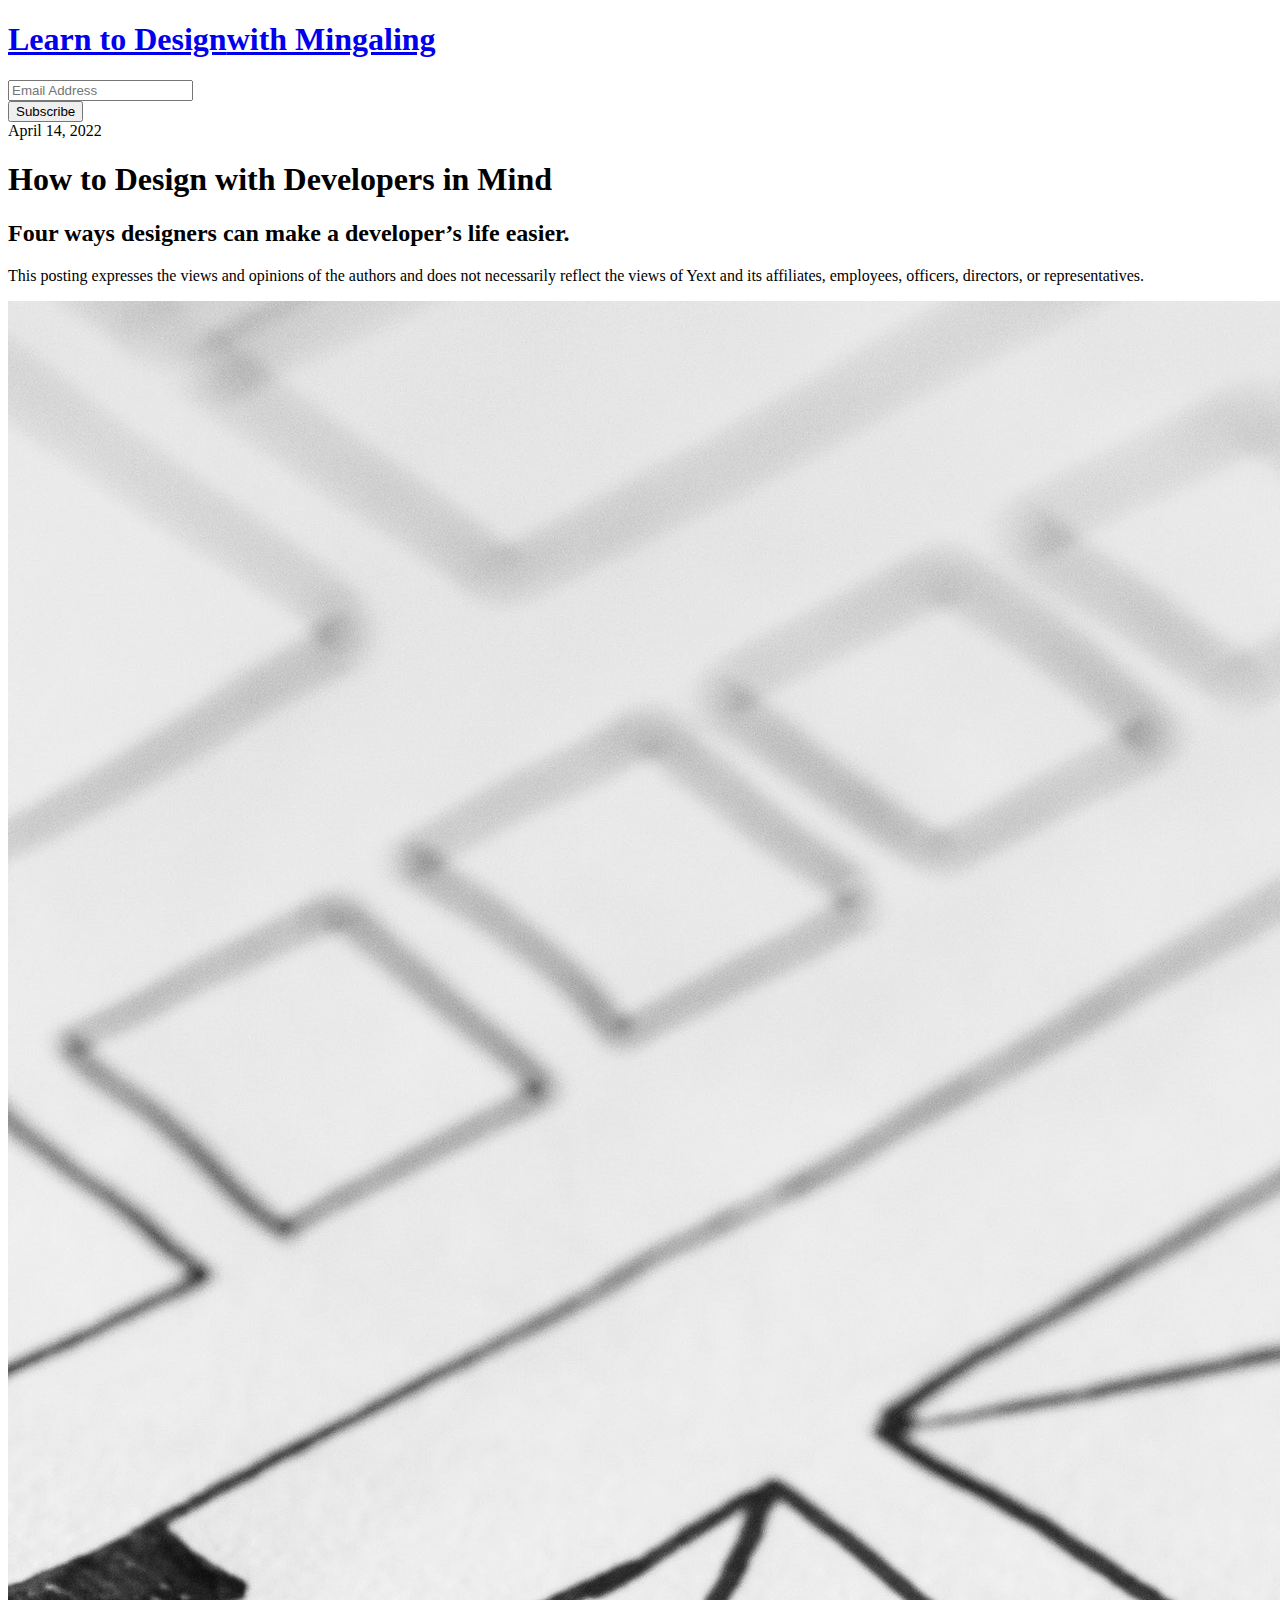
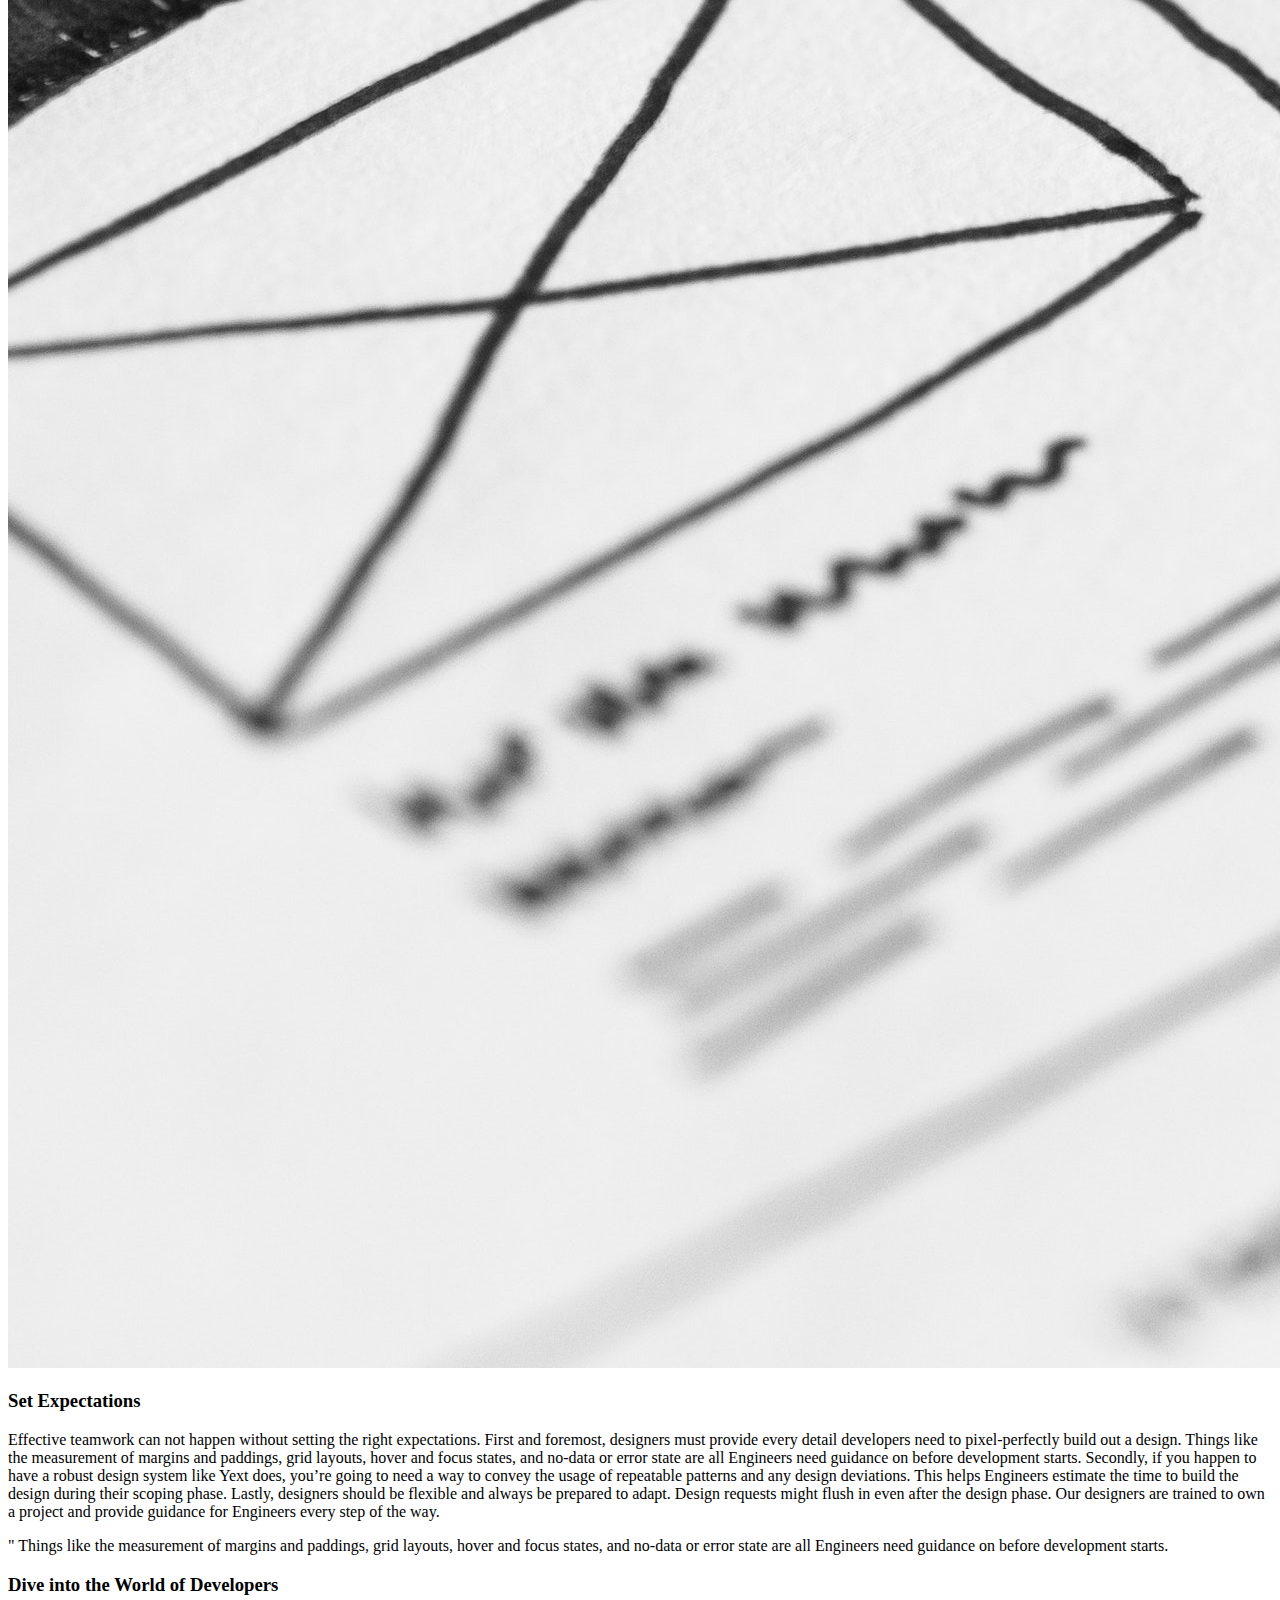
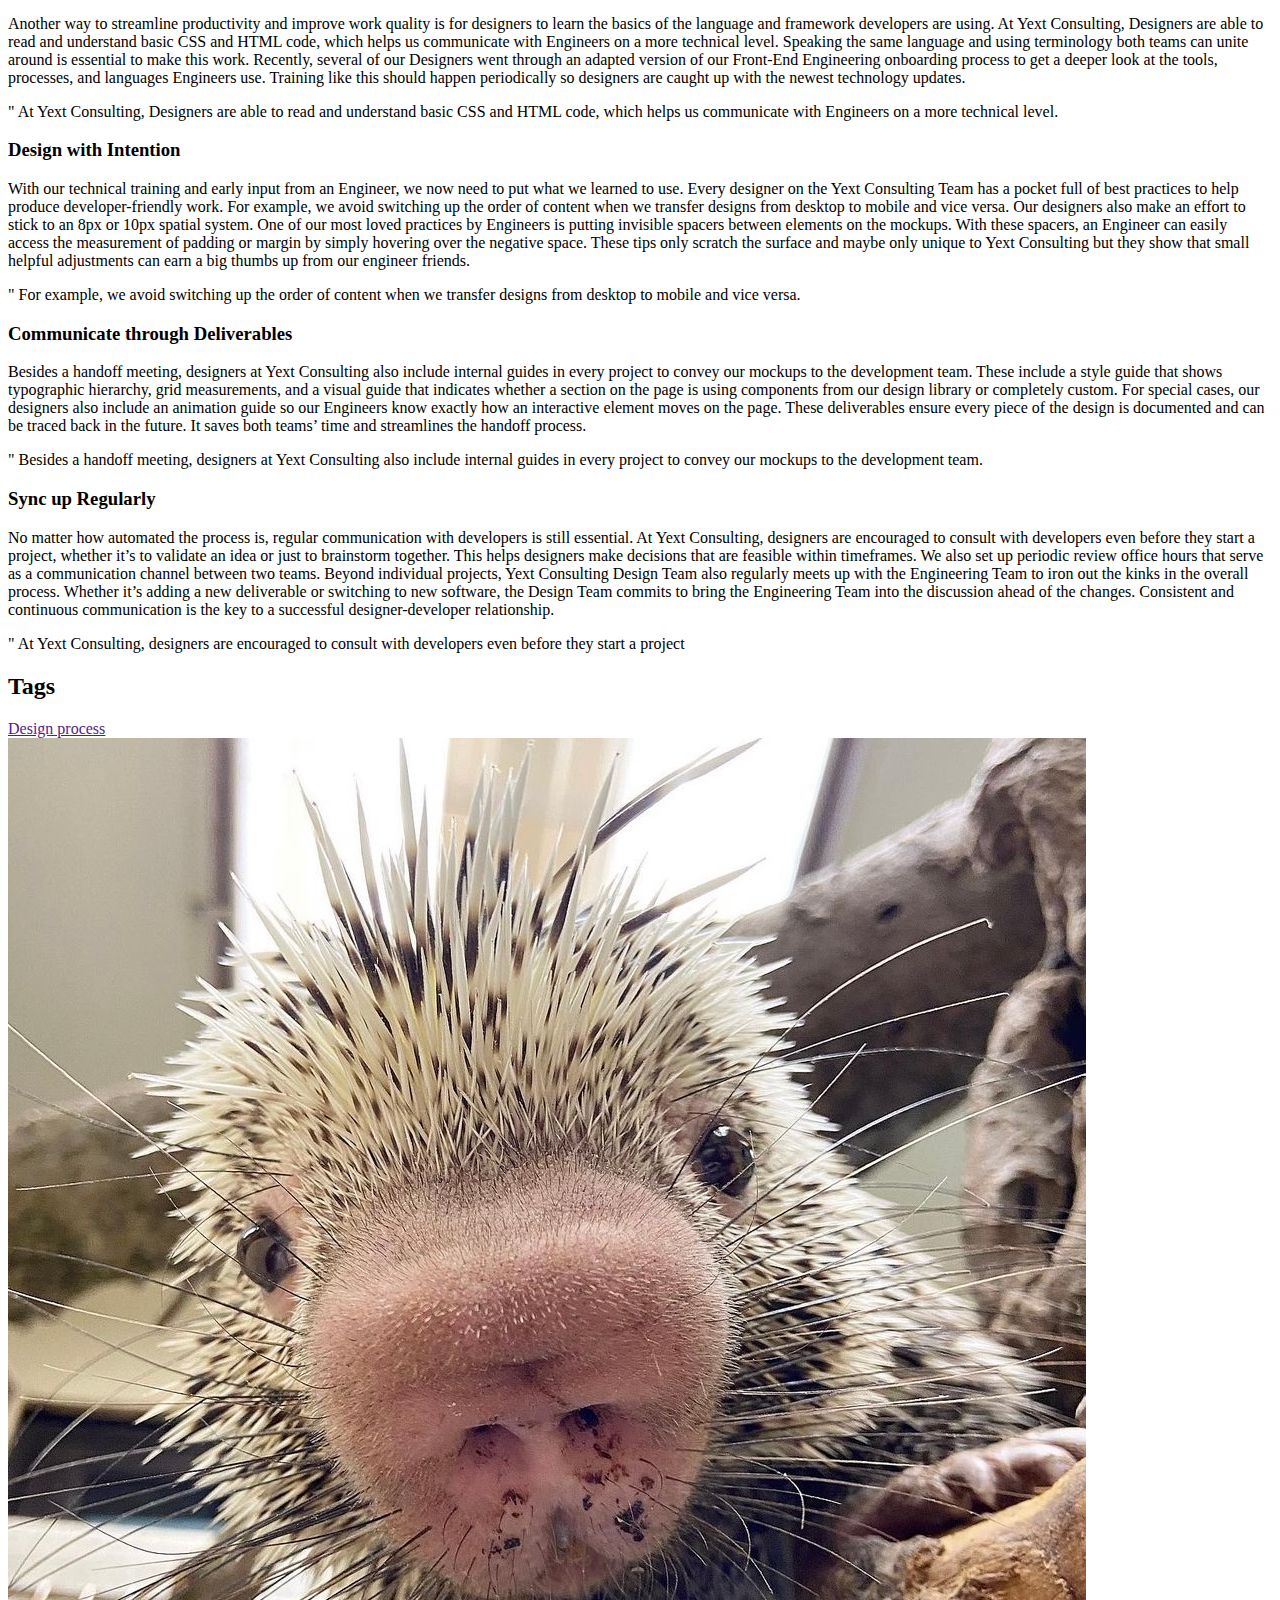
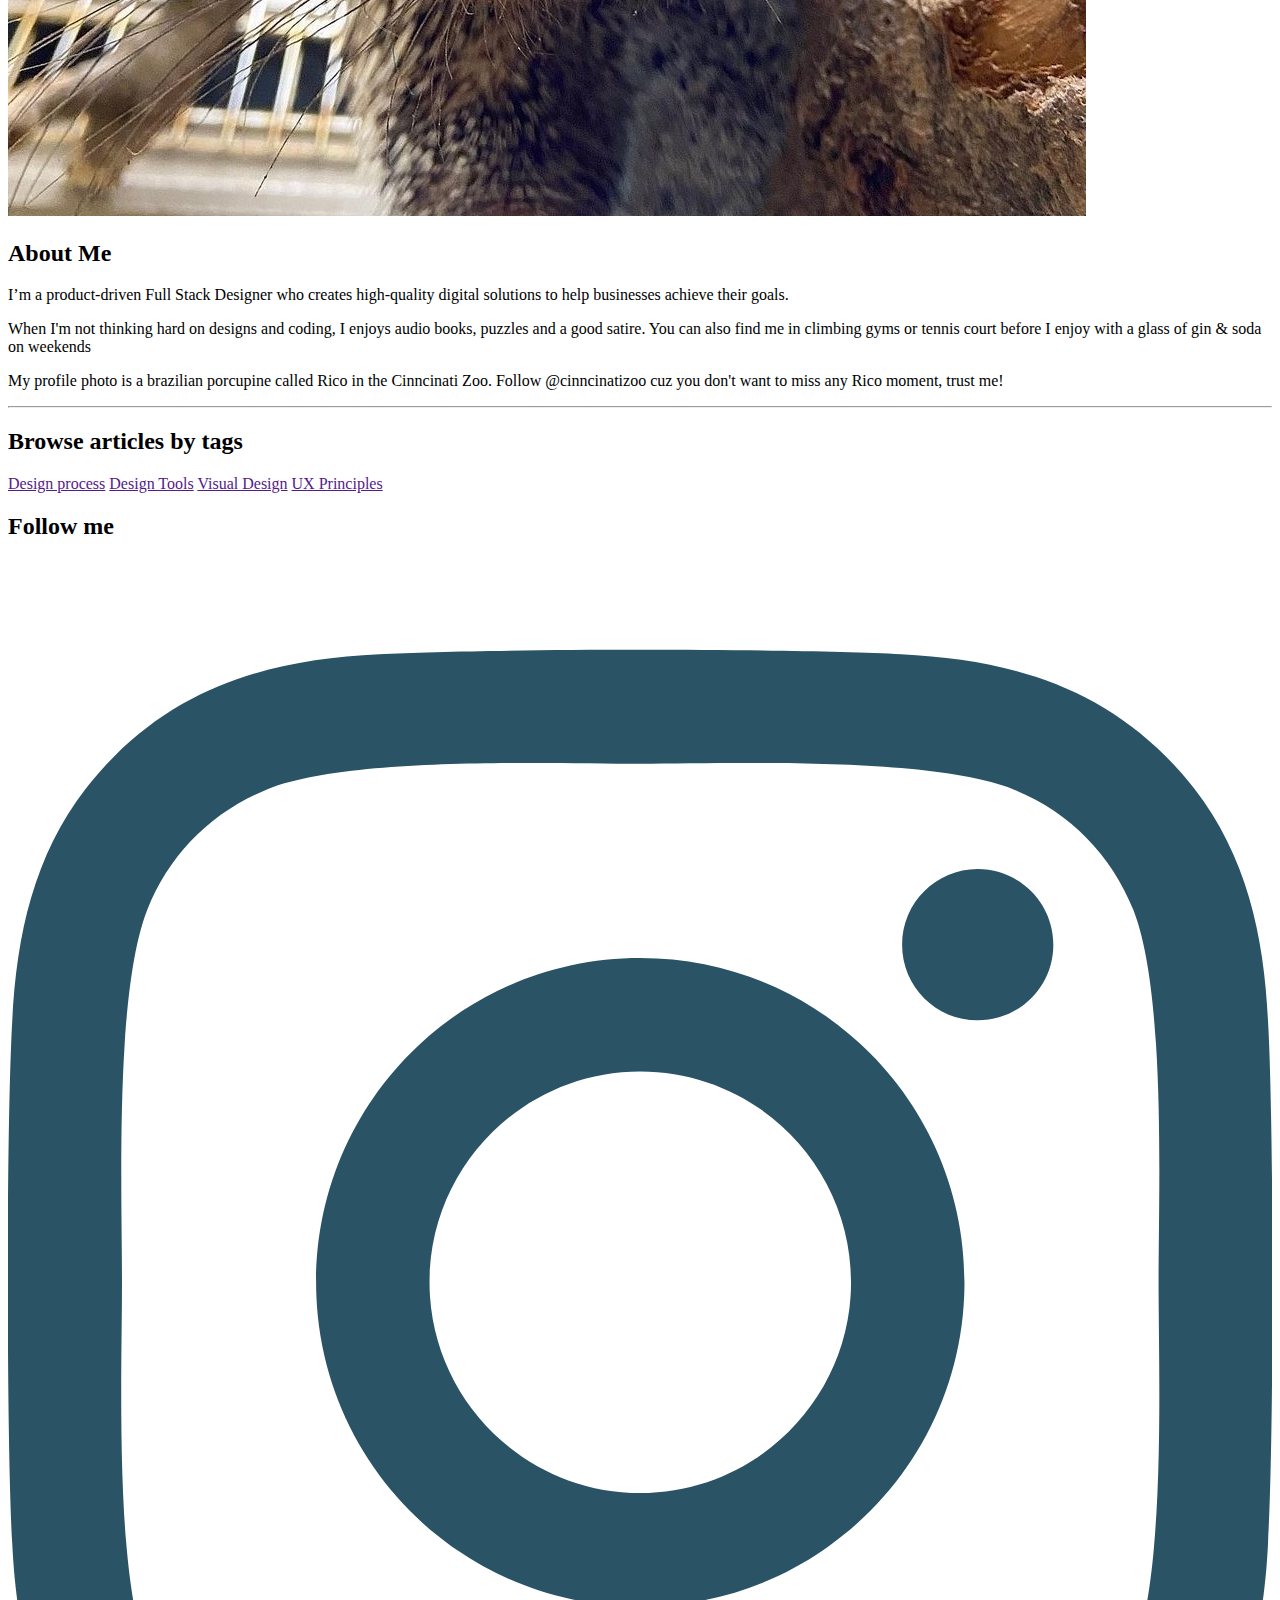
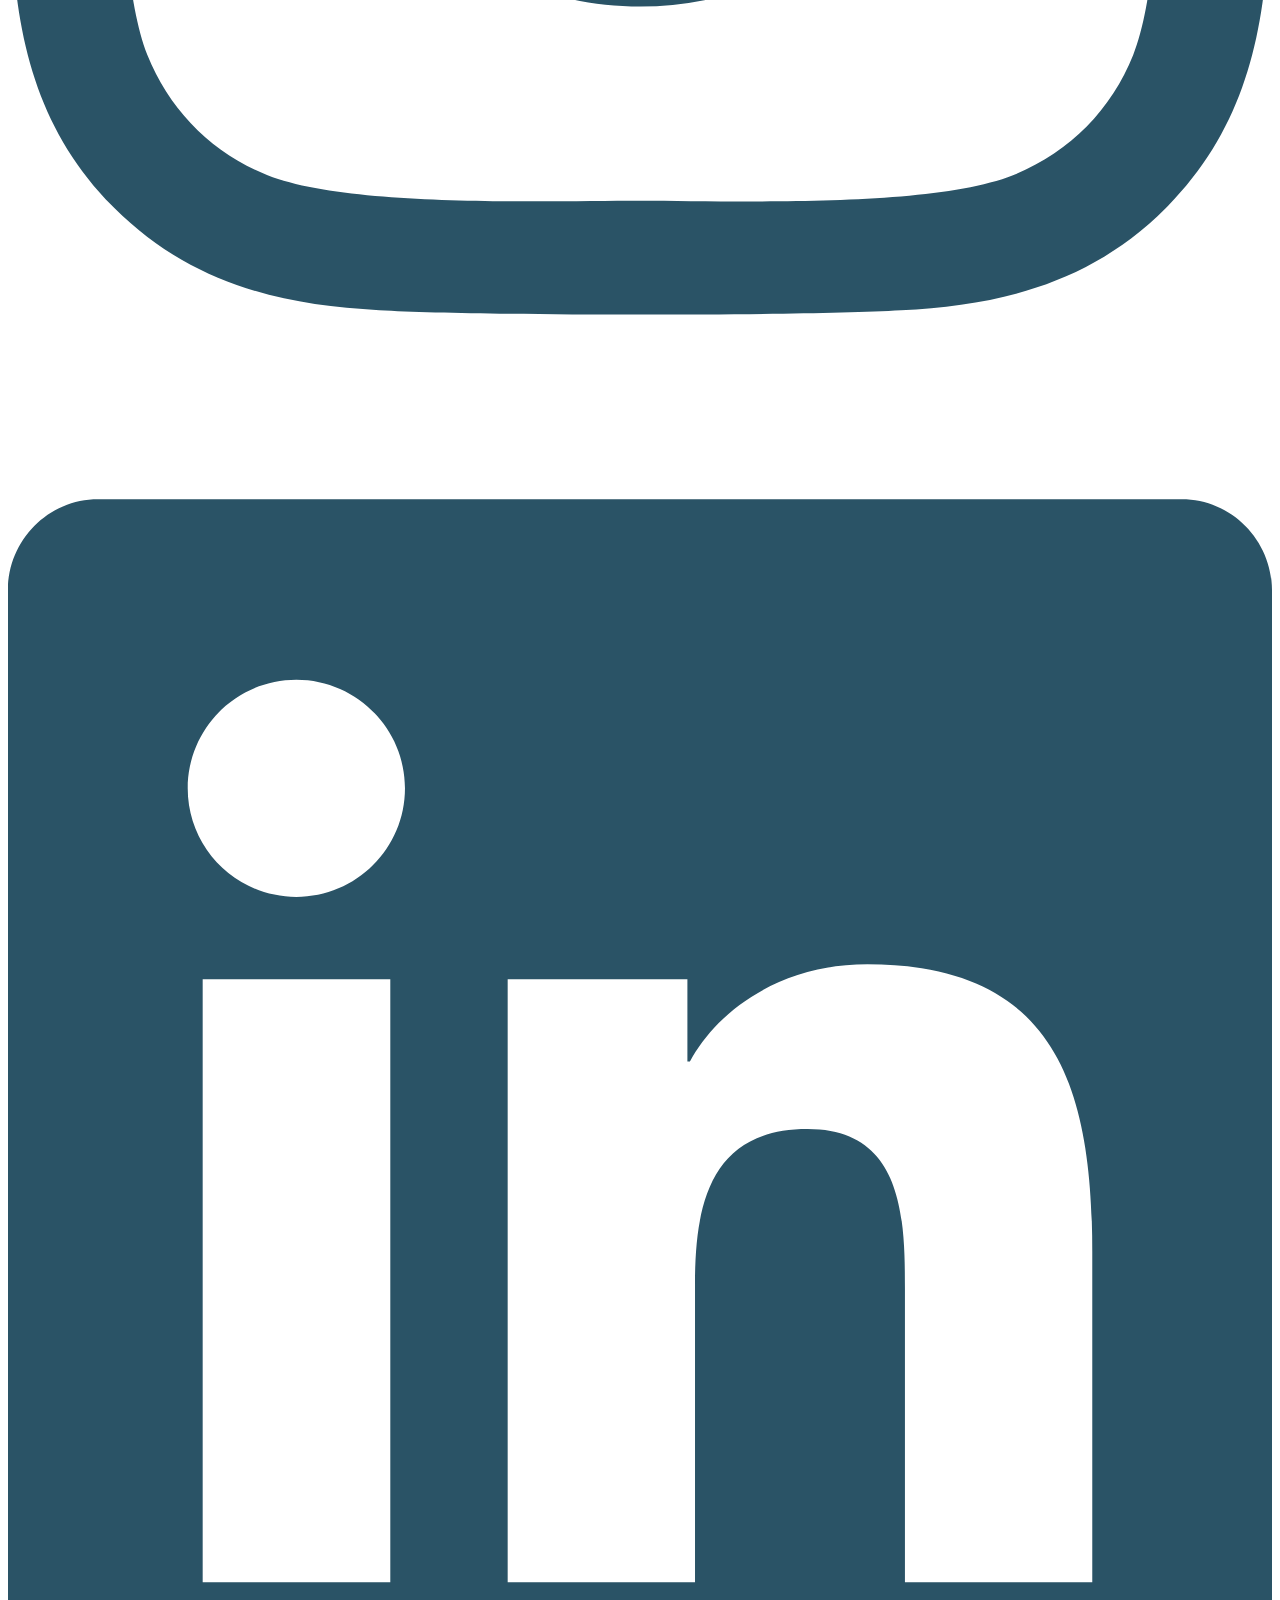
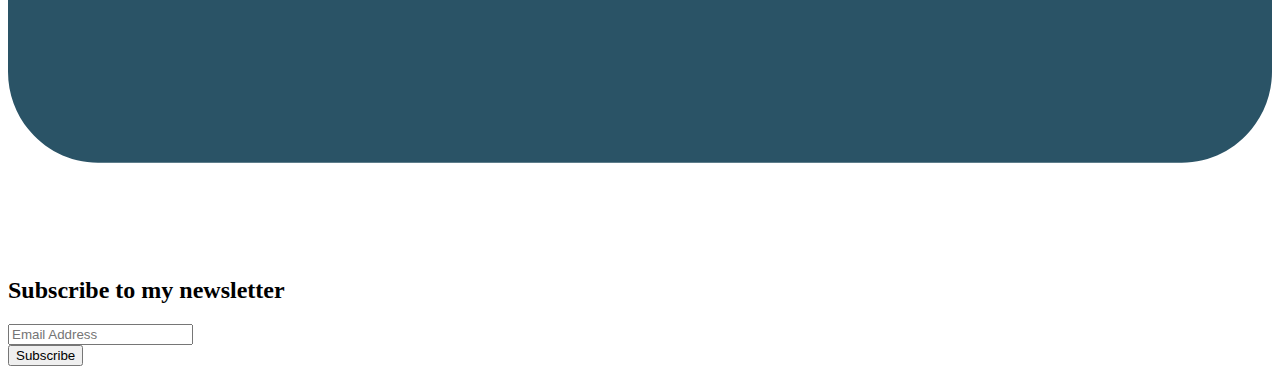
==== blog.html @ fcfaaca3 "fix index.css name in html files" ====
<!DOCTYPE html>
<html lang="en"></html>
<html>
    <head>
        <title>Ming's UI/UX Blog Site - How to Design with Developers in Mind</title>
        <meta name="viewport" content="width=device-width, initial-scale=1">
        <meta name="description" content="Four ways designers can make a developer’s life easier.">
        <link rel="Stylesheet" href="./css/index.css">
        <link rel="preconnect" href="https://fonts.googleapis.com">
        <link rel="preconnect" href="https://fonts.gstatic.com" crossorigin>
        <link href="https://fonts.googleapis.com/css2?family=DM+Serif+Display&family=Quicksand:wght@300;600&display=swap" rel="stylesheet">
    </head>
    <body>
         <!-- Header -->
        <Header class="header-container container">
            <h1 class="head">
                <a href="index.html"><span id="logo">Learn to Design</span>with Mingaling</a>
            </h1>
            <div class="signup-wrapper">
                <div class="signup-input-field">
                    <input class="input-field" placeholder="Email Address"  type="email" aria-label="Email input field">
                    <div class="button-wrapper">
                        <input class="primary-button" type="button" value="Subscribe" aria-label="Subscribe to news letter">
                    </div>
                </div>
            </div>
        </Header>

        <!-- Blog content-->
        <div class="container layout-set-up">
            <div class="blog-content">
                <div class="blog-headings">
                    <div class="brow">April 14, 2022</div>
                    <h1 class="head">How to Design with Developers in Mind</h1>
                    <h2 class="flag">Four ways designers can make a developer’s life easier.</h2>
                </div>
                <p class="font-base">This posting expresses the views and opinions of the authors and does not necessarily reflect the views of Yext and its affiliates, employees, officers, directors, or representatives.</p>
                <img src="./img/blog-image-1.jpg" class="blog-hero-image">
                <h3 class="sub">Set Expectations</h3>
                <p class="font-base">Effective teamwork can not happen without setting the right expectations.
                    First and foremost, designers must provide every detail developers need to pixel-perfectly build out a design. Things like the measurement of margins and paddings, grid layouts, hover and focus states, and no-data or error state are all Engineers need guidance on before development starts.
                    Secondly, if you happen to have a robust design system like Yext does, you’re going to need a way to convey the usage of repeatable patterns and any design deviations. This helps Engineers estimate the time to build the design during their scoping phase. Lastly, designers should be flexible and always be prepared to adapt. Design requests might flush in even after the design phase. Our designers are trained to own a project and provide guidance for Engineers every step of the way.
                </p>
                <p class="blog-quote">
                    <span class="blog-quotation-mark">"</span>
                    Things like the measurement of margins and paddings, grid layouts, hover and focus states, and no-data or error state are all Engineers need guidance on before development starts.
                </p>
                <h3 class="sub">Dive into the World of Developers</h3>
                <p class="font-base">Another way to streamline productivity and improve work quality is for designers to learn the basics of the language and framework developers are using.
                    At Yext Consulting, Designers are able to read and understand basic CSS and HTML code, which helps us communicate with Engineers on a more technical level. Speaking the same language and using terminology both teams can unite around is essential to make this work.
                    Recently, several of our Designers went through an adapted version of our Front-End Engineering onboarding process to get a deeper look at the tools, processes, and languages Engineers use. Training like this should happen periodically so designers are caught up with the newest technology updates.
                </p>
                <p class="blog-quote">
                    <span class="blog-quotation-mark">"</span>
                    At Yext Consulting, Designers are able to read and understand basic CSS and HTML code, which helps us communicate with Engineers on a more technical level.
                </p>
                <h3 class="sub">Design with Intention</h3>
                <p class="font-base">With our technical training and early input from an Engineer, we now need to put what we learned to use.
                    Every designer on the Yext Consulting Team has a pocket full of best practices to help produce developer-friendly work. For example, we avoid switching up the order of content when we transfer designs from desktop to mobile and vice versa. Our designers also make an effort to stick to an 8px or 10px spatial system. One of our most loved practices by Engineers is putting invisible spacers between elements on the mockups. With these spacers, an Engineer can easily access the measurement of padding or margin by simply hovering over the negative space.
                    These tips only scratch the surface and maybe only unique to Yext Consulting but they show that small helpful adjustments can earn a big thumbs up from our engineer friends.
                </p>
                <p class="blog-quote">
                    <span class="blog-quotation-mark">"</span>
                    For example, we avoid switching up the order of content when we transfer designs from desktop to mobile and vice versa.
                </p>
                <h3 class="sub">Communicate through Deliverables</h3>
                <p class="font-base">Besides a handoff meeting, designers at Yext Consulting also include internal guides in every project to convey our mockups to the development team. These include a style guide that shows typographic hierarchy, grid measurements, and a visual guide that indicates whether a section on the page is using components from our design library or completely custom. For special cases, our designers also include an animation guide so our Engineers know exactly how an interactive element moves on the page.
                    These deliverables ensure every piece of the design is documented and can be traced back in the future. It saves both teams’ time and streamlines the handoff process.
                </p>
                <p class="blog-quote">
                    <span class="blog-quotation-mark">"</span>
                    Besides a handoff meeting, designers at Yext Consulting also include internal guides in every project to convey our mockups to the development team.
                </p>
                <h3 class="sub">Sync up Regularly</h3>
                <p class="font-base">No matter how automated the process is, regular communication with developers is still essential. At Yext Consulting, designers are encouraged to consult with developers even before they start a project, whether it’s to validate an idea or just to brainstorm together. This helps designers make decisions that are feasible within timeframes. We also set up periodic review office hours that serve as a communication channel between two teams.
                    Beyond individual projects, Yext Consulting Design Team also regularly meets up with the Engineering Team to iron out the kinks in the overall process. Whether it’s adding a new deliverable or switching to new software, the Design Team commits to bring the Engineering Team into the discussion ahead of the changes. Consistent and continuous communication is the key to a successful designer-developer relationship.
                </p>
                <p class="blog-quote">
                    <span class="blog-quotation-mark">"</span>
                    At Yext Consulting, designers are encouraged to consult with developers even before they start a project
                </p>
                <div class="blog-tags">
                    <h2 class="flag">Tags</h2>
                        <div class="blog-tag-wrapper">
                            <a href="" class="tag">Design process</a>
                    </div>
                </div>
            </div>
            <div class="side-bar">
                <div class="author-bio">
                    <img src="./img/profile-image.jpg" class="profile-image">
                    <h2 class="flag">About Me</h2>
                    <p class="font-small">I’m a product-driven Full Stack Designer who creates high-quality digital solutions to help businesses achieve their goals.</p> 
                    <p class="font-small">When I'm not thinking hard on designs and coding, I enjoys audio books, puzzles and a good satire. You can also find me in climbing gyms or tennis court before I enjoy with a glass of gin & soda on weekends</p>
                    <p class="font-small">My profile photo is a brazilian porcupine called Rico in the Cinncinati Zoo. Follow @cinncinatizoo cuz you don't want to miss any Rico moment, trust me!</p>
                </div>
                <hr class="divider">
                <div class="blog-tags">
                    <h2 class="flag">Browse articles by tags</h2>
                        <div class="blog-tag-wrapper">
                            <a href="" class="tag">Design process</a>
                            <a href="" class="tag">Design Tools</a>
                            <a href="" class="tag">Visual Design</a>  
                            <a href="" class="tag">UX Principles</a>  
                    </div>
                </div>
            </div>
        </div>

    </div>
    
    <!-- Footer -->
    <footer class="footer-container container">
        <div class="social-link-wrapper">
            <h2 class="sub">Follow me</h2>
            <a class="social-link" href="">
                <img src="./img/instagram.svg" class="social-link-icon" alt="Instagram">
            </a>
            <a class="social-link" href="">
                <img src="./img/linkedin.svg" class="social-link-icon" alt="LinkedIn">
            </a>
        </div>
        <div class="signup-wrapper">
            <h2 class="flag">Subscribe to my newsletter</h2>
            <div class="signup-input-field">
                <input class="input-field" placeholder="Email Address"  type="email" aria-label="Email input field">
                <div class="button-wrapper">
                    <input class="primary-inverse-button" type="button" value="Subscribe" placeholder="Email Address" aria-label="Subscribe to news letter">
                </div>
            </div>
        </div>
    </footer>
</html>
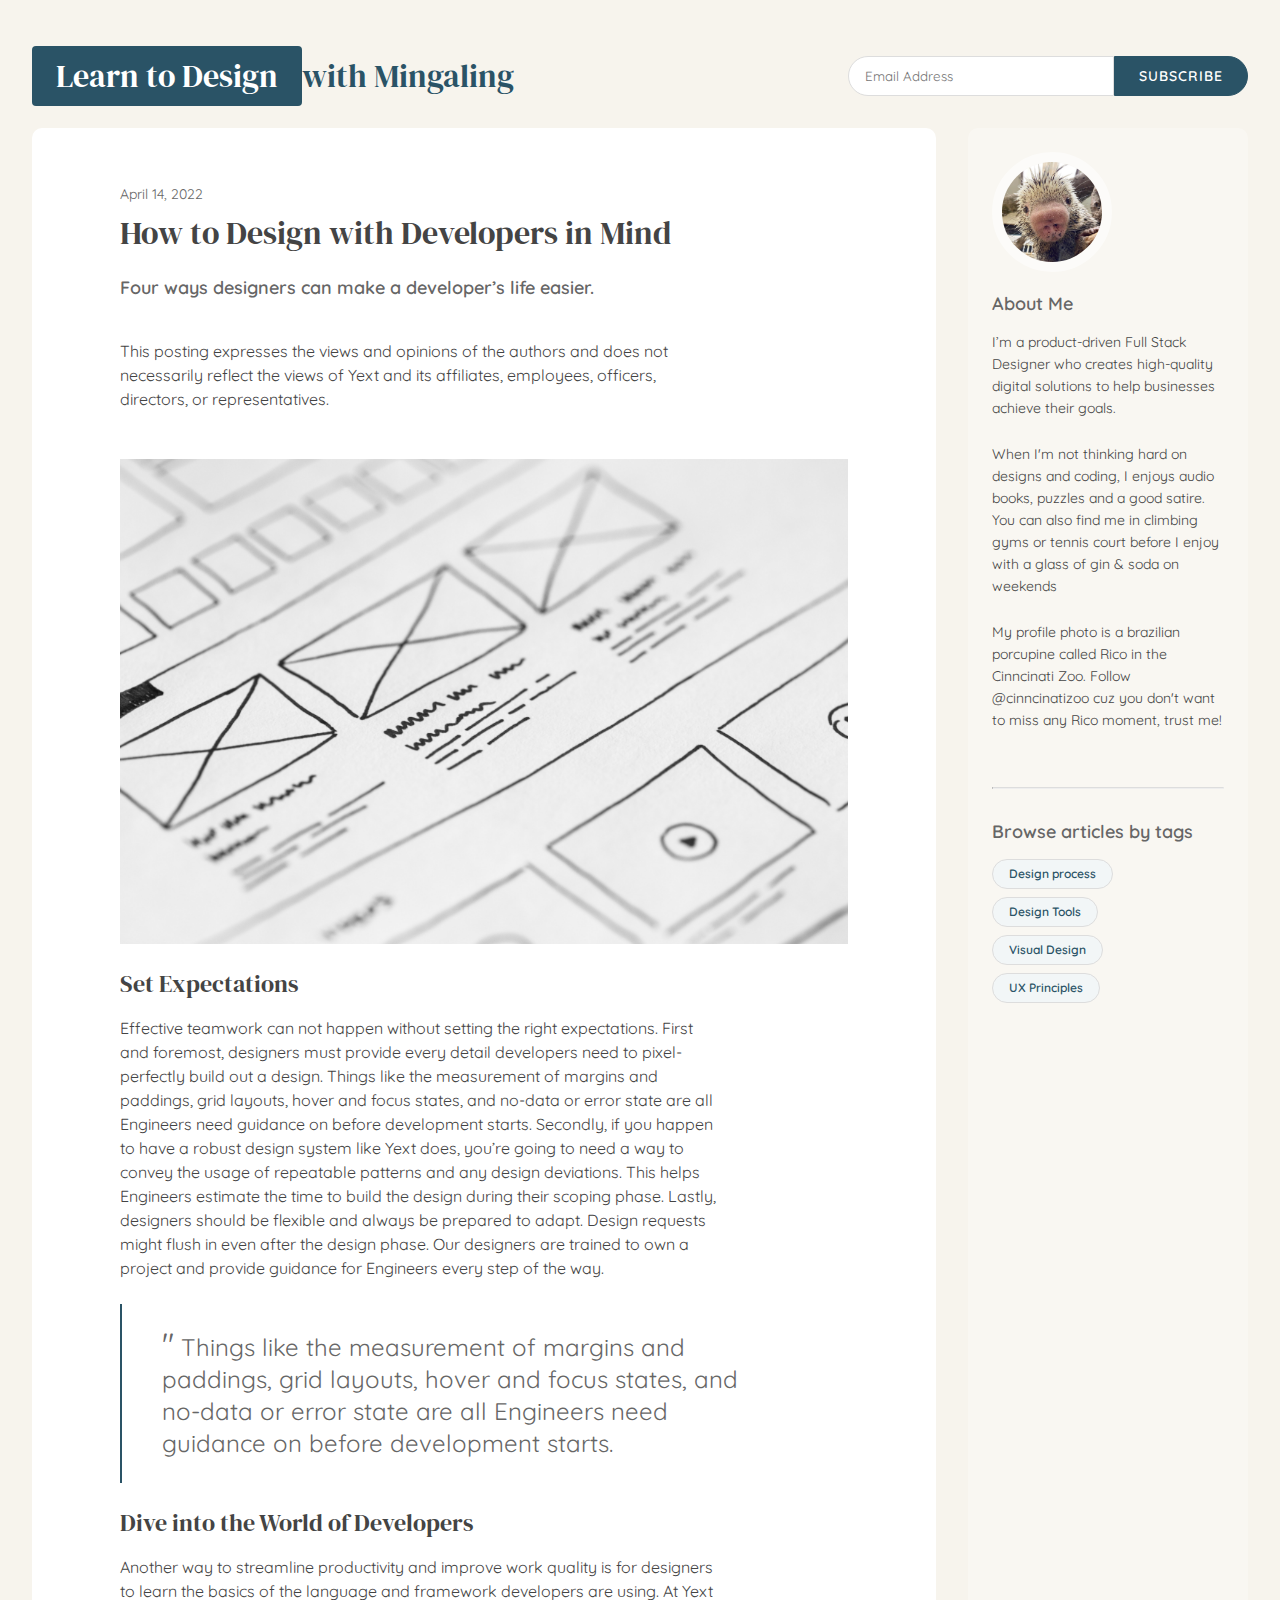
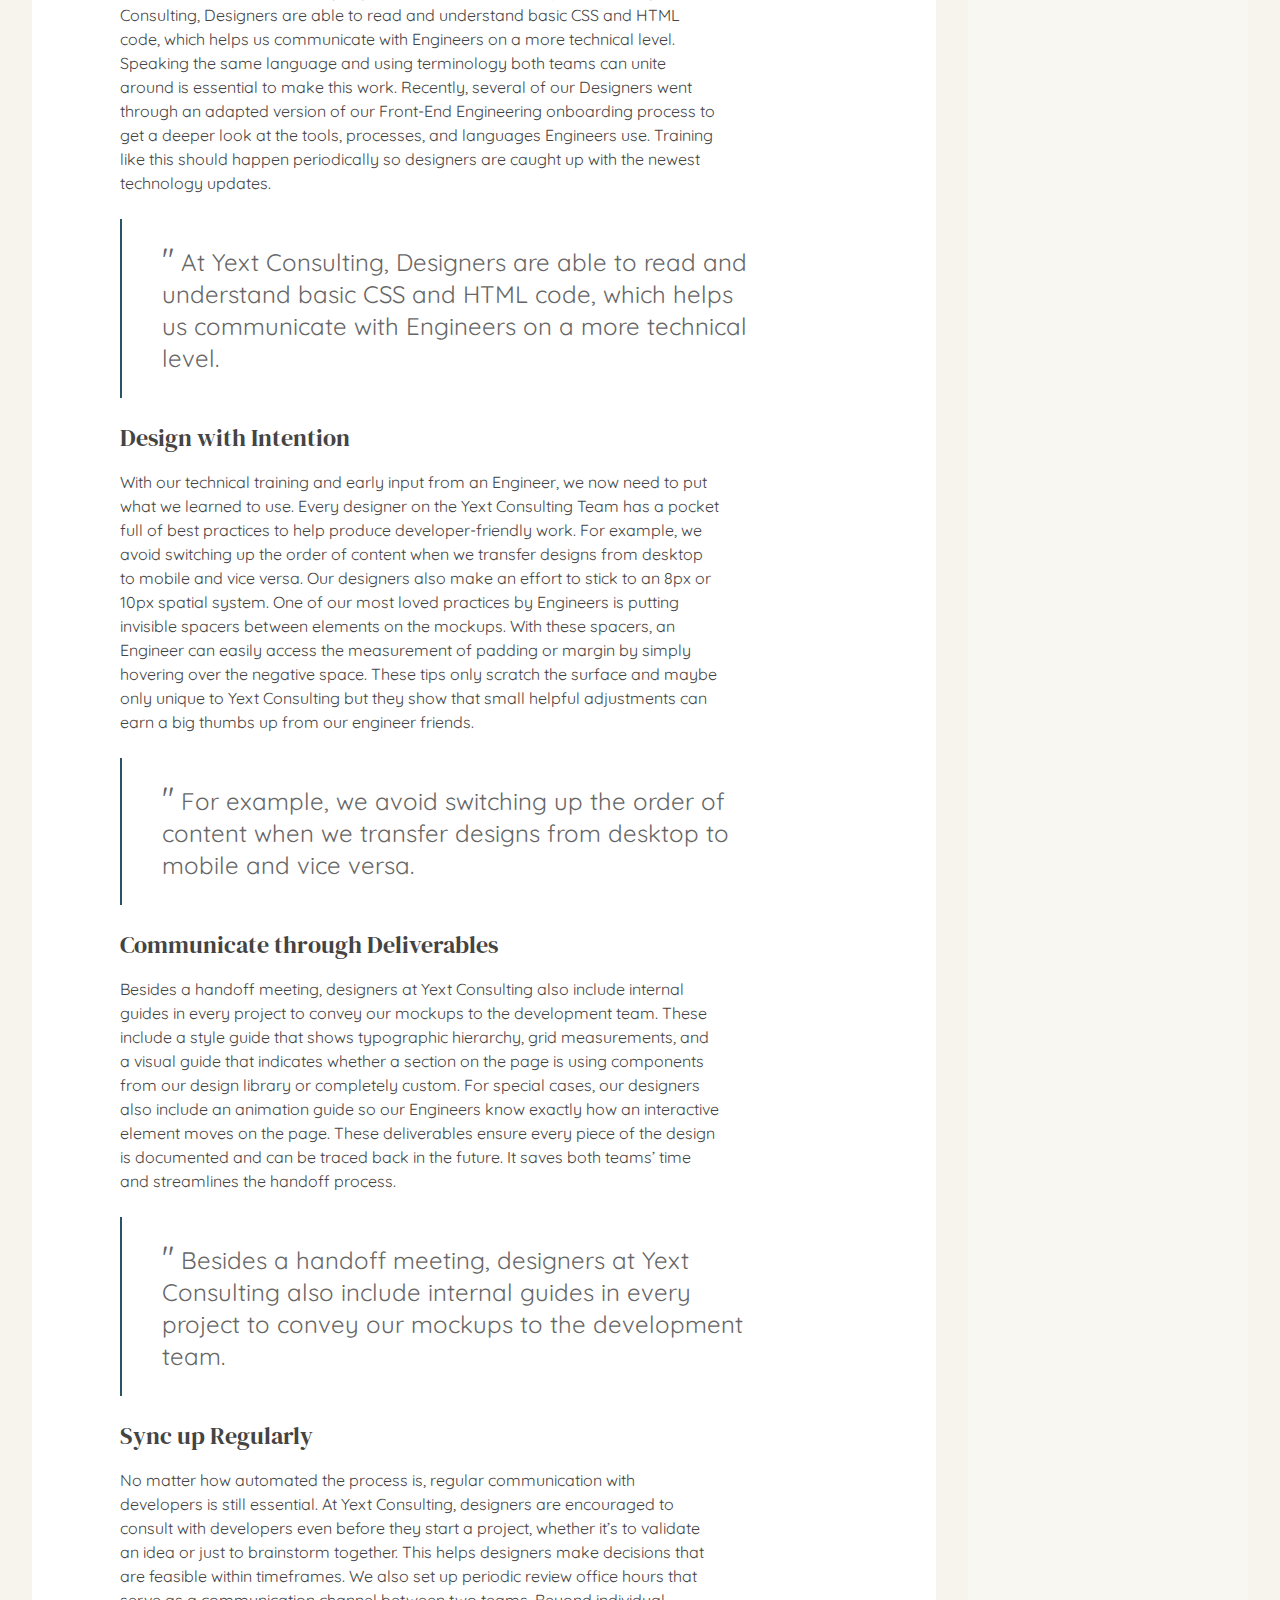
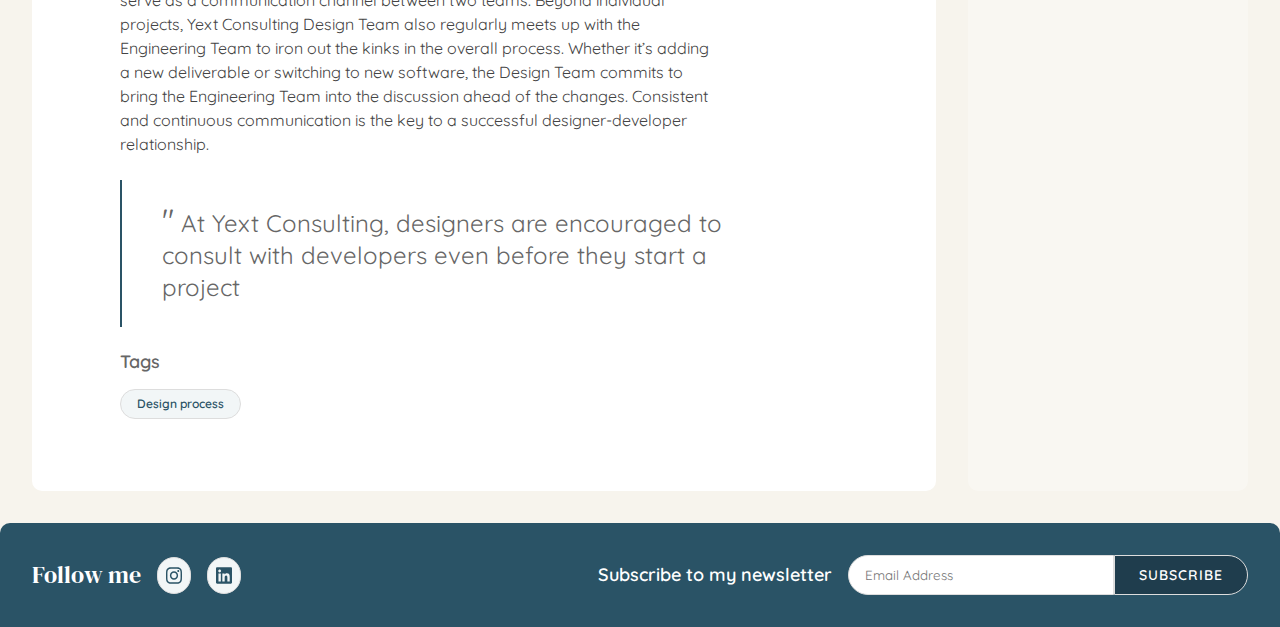
==== commit afa3c4f2: "Rename files" ====
--- a/blog.html
+++ b/blog.html
@@ -5,7 +5,7 @@
         <title>Ming's UI/UX Blog Site - How to Design with Developers in Mind</title>
         <meta name="viewport" content="width=device-width, initial-scale=1">
         <meta name="description" content="Four ways designers can make a developer’s life easier.">
-        <link rel="Stylesheet" href="./css/index.css">
+        <link rel="stylesheet" type="text/css" href="styles/index.css">
         <link rel="preconnect" href="https://fonts.googleapis.com">
         <link rel="preconnect" href="https://fonts.gstatic.com" crossorigin>
         <link href="https://fonts.googleapis.com/css2?family=DM+Serif+Display&family=Quicksand:wght@300;600&display=swap" rel="stylesheet">
--- a/styles/index.css
+++ b/styles/index.css
@@ -0,0 +1,109 @@
+@import "./styleguide.css";
+@import "./header.css";
+@import "./footer.css";
+@import "./blog.css";
+@import "./main-content.css";
+@import "./side-bar.css";
+@import "./sign-up.css";
+
+
+.layout-set-up {
+    display: flex;
+    flex-direction: column;
+    gap: 16px
+}
+
+
+.main-content {
+    display: flex;
+    flex-direction: column;
+    gap: 16px
+}
+
+
+.side-bar {
+    display: flex;
+    flex-direction: column;
+    padding:24px;
+    background-color: rgb(255,255,255,.3);
+    border-radius: 10px;
+}
+
+
+@media screen and (min-width: 600px) and (max-width: 768px) {
+
+    .main-content {
+        display: grid;
+        grid-template: auto / repeat(2, 1fr);
+        grid-gap: 16px;
+    }
+
+    .side-bar {
+        padding:56px 88px;
+    }
+
+}
+
+
+@media screen and (min-width: 768px) and (max-width: 992px) {
+
+    .main-content {
+        display: grid;
+        grid-template: auto / repeat(3, 1fr);
+        grid-gap: 16px;
+    }
+
+
+    .side-bar {
+        padding:56px 88px;
+    }
+}
+
+
+@media screen and (min-width: 992px) and (max-width: 1200px) {
+
+    .layout-set-up {
+        display: grid;
+        grid-template: auto / repeat(12, 1fr);
+        grid-gap: 16px;
+    }
+
+
+    .main-content {
+        grid-column: 1 / 10;
+        display: grid;
+        grid-template: auto / repeat(2, 1fr);
+        grid-gap: 16px;
+    }
+
+
+    .side-bar {
+        grid-column: 10 / 13;
+    }
+
+}
+
+
+@media screen and (min-width: 1200px) {
+
+    .layout-set-up {
+        display: grid;
+        grid-template: auto / repeat(12, 1fr);
+        grid-gap: 32px;
+    }
+
+
+    .main-content {
+        grid-column: 1 / 10;
+        display: grid;
+        grid-template: auto / repeat(3, 1fr);
+        grid-gap: 32px;
+    }
+
+
+    .side-bar {
+        grid-column: 10 / 13;
+    }
+
+}
+
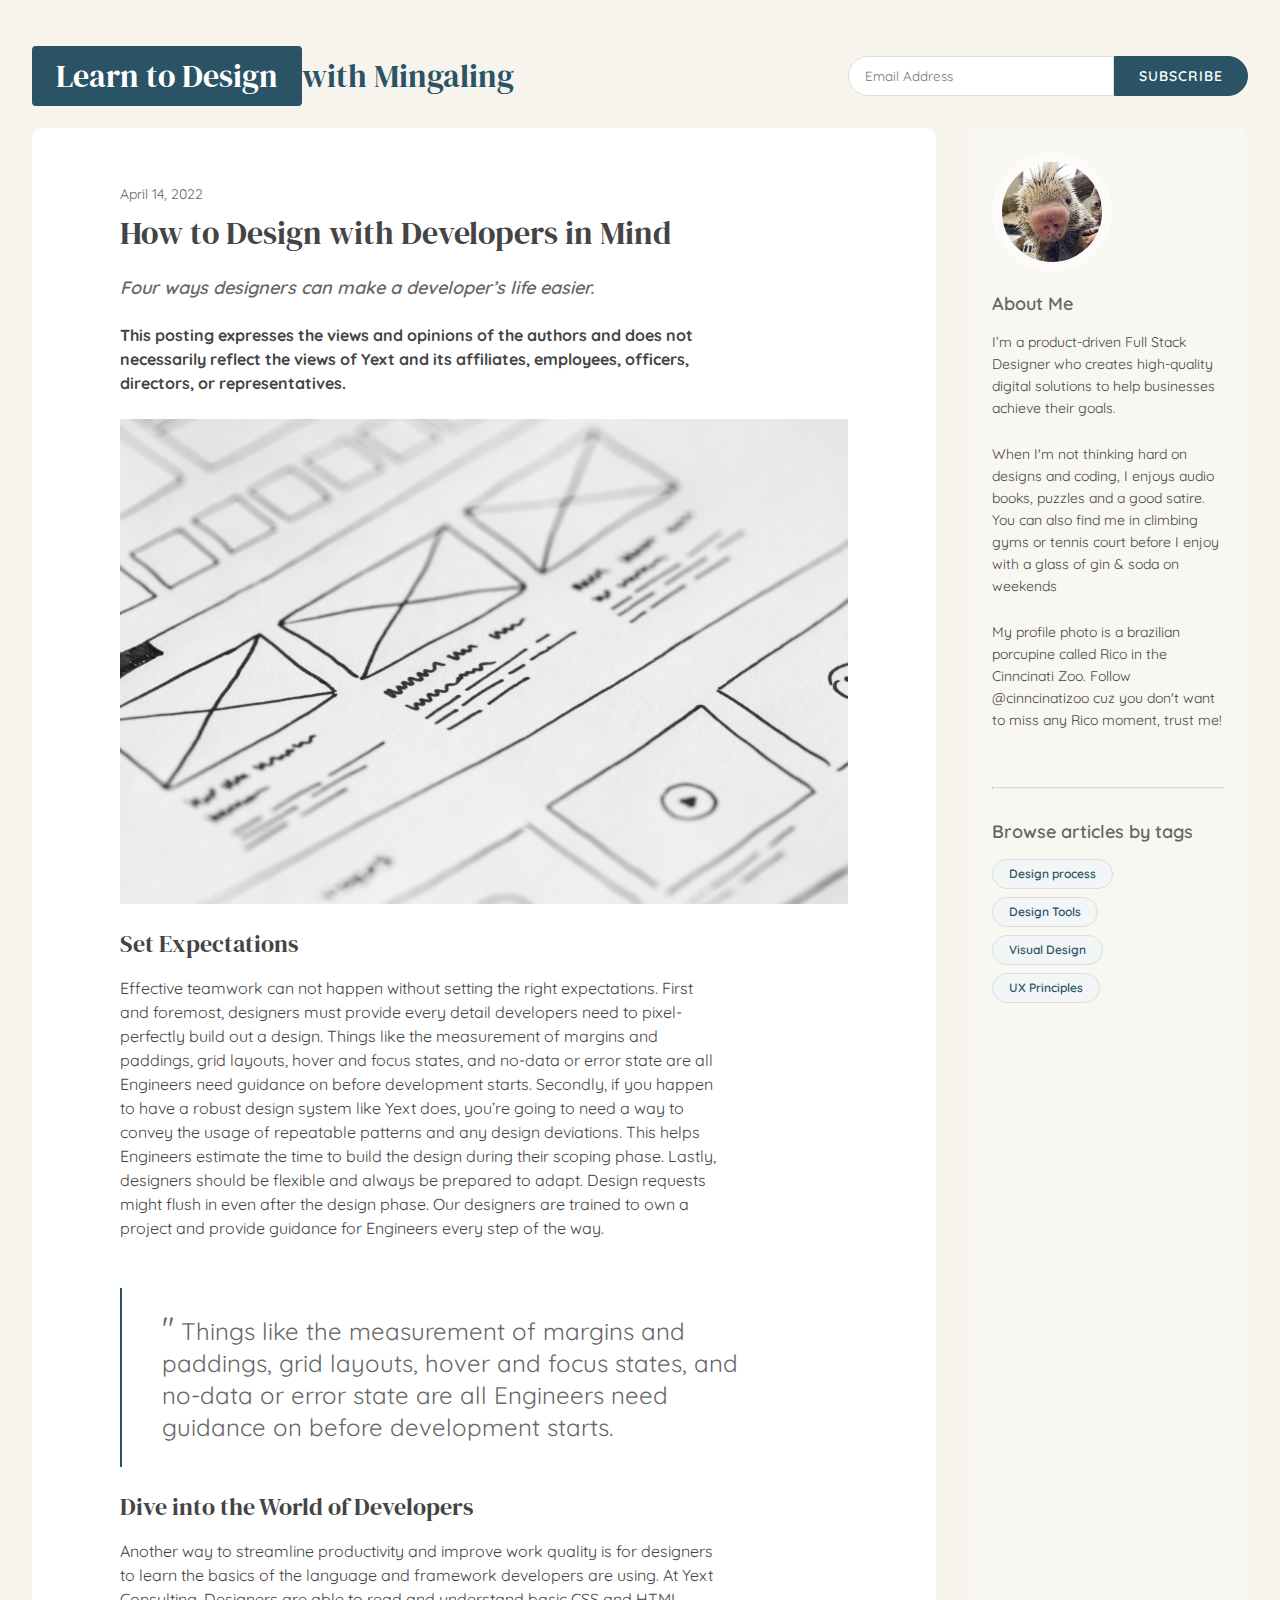
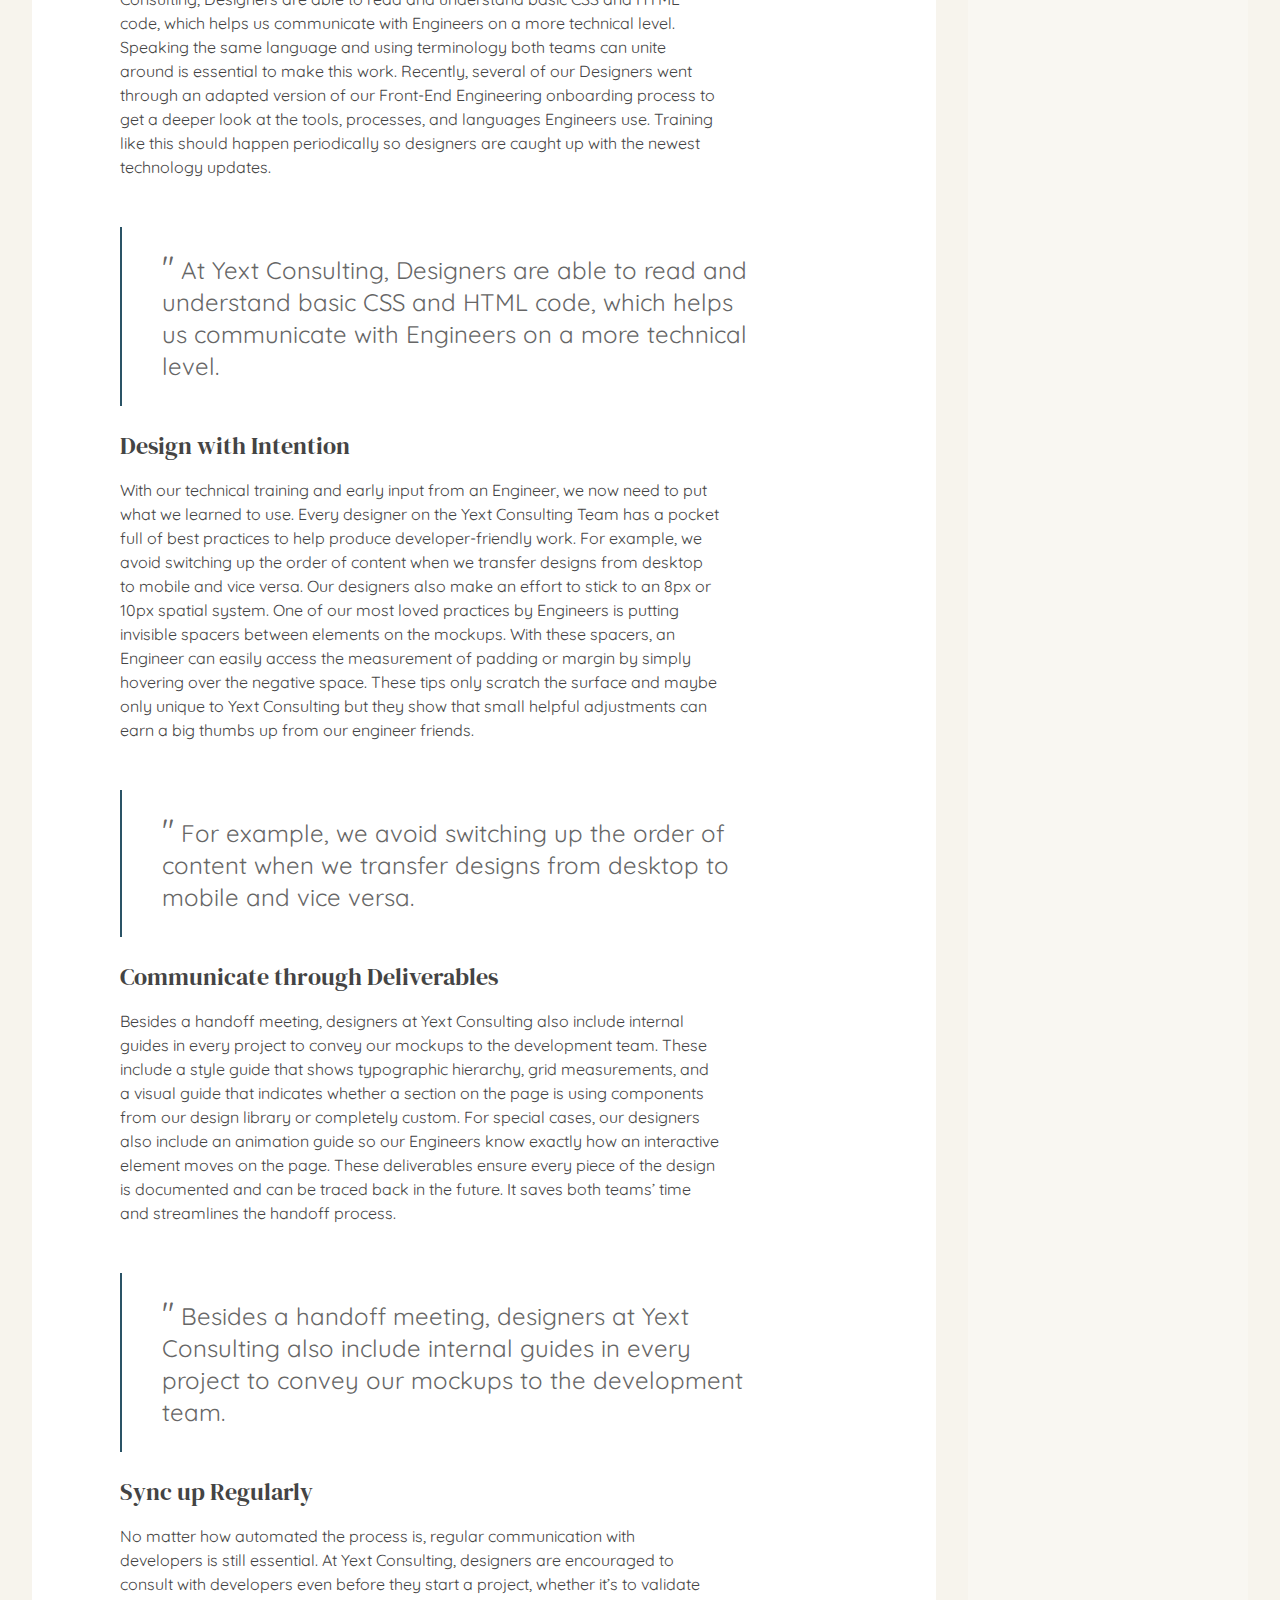
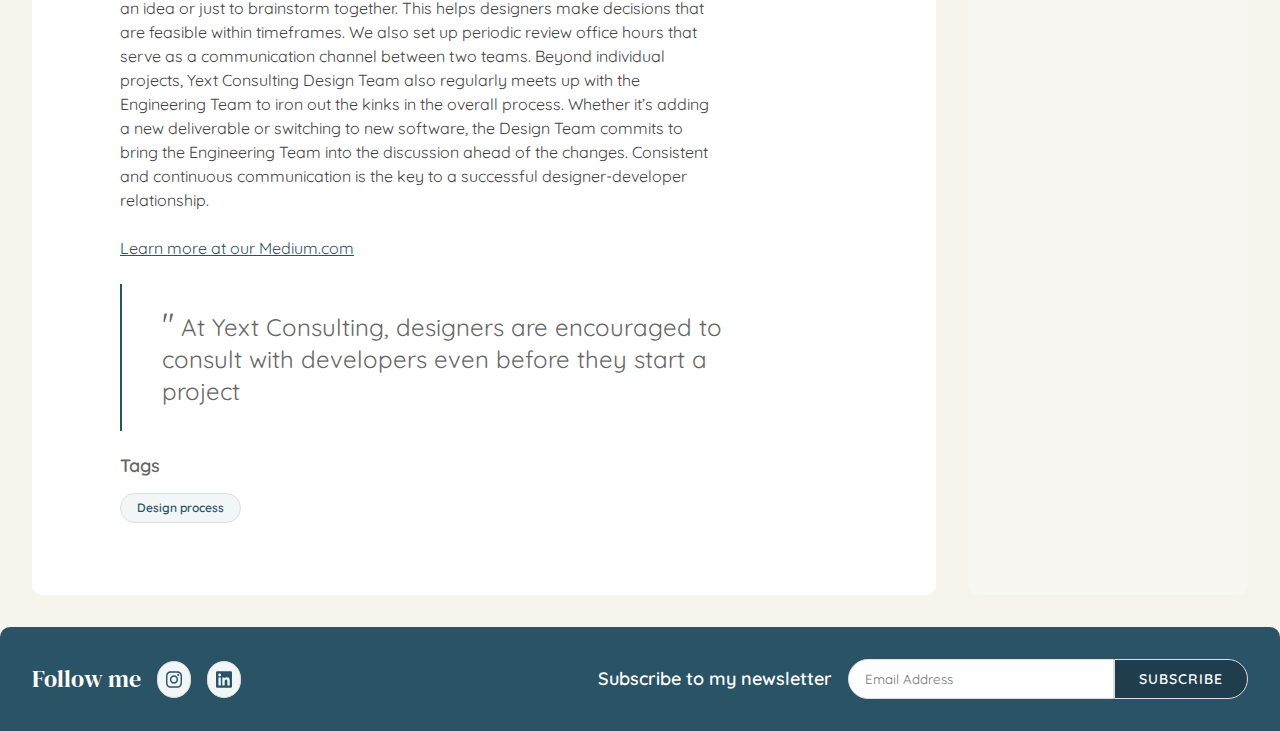
==== commit aff2c613: "Add <image caption>, <b>, <em>, <ul>, and <block quote> tags" ====
--- a/blog.html
+++ b/blog.html
@@ -32,53 +32,54 @@
                 <div class="blog-headings">
                     <div class="brow">April 14, 2022</div>
                     <h1 class="head">How to Design with Developers in Mind</h1>
-                    <h2 class="flag">Four ways designers can make a developer’s life easier.</h2>
+                    <em class="flag"> Four ways designers can make a developer’s life easier.</em>
                 </div>
-                <p class="font-base">This posting expresses the views and opinions of the authors and does not necessarily reflect the views of Yext and its affiliates, employees, officers, directors, or representatives.</p>
+                <b class="font-base">This posting expresses the views and opinions of the authors and does not necessarily reflect the views of Yext and its affiliates, employees, officers, directors, or representatives.</b>
                 <img src="./img/blog-image-1.jpg" class="blog-hero-image">
                 <h3 class="sub">Set Expectations</h3>
                 <p class="font-base">Effective teamwork can not happen without setting the right expectations.
                     First and foremost, designers must provide every detail developers need to pixel-perfectly build out a design. Things like the measurement of margins and paddings, grid layouts, hover and focus states, and no-data or error state are all Engineers need guidance on before development starts.
                     Secondly, if you happen to have a robust design system like Yext does, you’re going to need a way to convey the usage of repeatable patterns and any design deviations. This helps Engineers estimate the time to build the design during their scoping phase. Lastly, designers should be flexible and always be prepared to adapt. Design requests might flush in even after the design phase. Our designers are trained to own a project and provide guidance for Engineers every step of the way.
                 </p>
-                <p class="blog-quote">
+                <blockquote class="blog-quote">
                     <span class="blog-quotation-mark">"</span>
                     Things like the measurement of margins and paddings, grid layouts, hover and focus states, and no-data or error state are all Engineers need guidance on before development starts.
-                </p>
+                </blockquote>
                 <h3 class="sub">Dive into the World of Developers</h3>
                 <p class="font-base">Another way to streamline productivity and improve work quality is for designers to learn the basics of the language and framework developers are using.
                     At Yext Consulting, Designers are able to read and understand basic CSS and HTML code, which helps us communicate with Engineers on a more technical level. Speaking the same language and using terminology both teams can unite around is essential to make this work.
                     Recently, several of our Designers went through an adapted version of our Front-End Engineering onboarding process to get a deeper look at the tools, processes, and languages Engineers use. Training like this should happen periodically so designers are caught up with the newest technology updates.
                 </p>
-                <p class="blog-quote">
+                <blockquote class="blog-quote">
                     <span class="blog-quotation-mark">"</span>
                     At Yext Consulting, Designers are able to read and understand basic CSS and HTML code, which helps us communicate with Engineers on a more technical level.
-                </p>
+                </blockquote>
                 <h3 class="sub">Design with Intention</h3>
                 <p class="font-base">With our technical training and early input from an Engineer, we now need to put what we learned to use.
                     Every designer on the Yext Consulting Team has a pocket full of best practices to help produce developer-friendly work. For example, we avoid switching up the order of content when we transfer designs from desktop to mobile and vice versa. Our designers also make an effort to stick to an 8px or 10px spatial system. One of our most loved practices by Engineers is putting invisible spacers between elements on the mockups. With these spacers, an Engineer can easily access the measurement of padding or margin by simply hovering over the negative space.
                     These tips only scratch the surface and maybe only unique to Yext Consulting but they show that small helpful adjustments can earn a big thumbs up from our engineer friends.
                 </p>
-                <p class="blog-quote">
+                <blockquote class="blog-quote">
                     <span class="blog-quotation-mark">"</span>
                     For example, we avoid switching up the order of content when we transfer designs from desktop to mobile and vice versa.
-                </p>
+                </blockquote>
                 <h3 class="sub">Communicate through Deliverables</h3>
                 <p class="font-base">Besides a handoff meeting, designers at Yext Consulting also include internal guides in every project to convey our mockups to the development team. These include a style guide that shows typographic hierarchy, grid measurements, and a visual guide that indicates whether a section on the page is using components from our design library or completely custom. For special cases, our designers also include an animation guide so our Engineers know exactly how an interactive element moves on the page.
                     These deliverables ensure every piece of the design is documented and can be traced back in the future. It saves both teams’ time and streamlines the handoff process.
                 </p>
-                <p class="blog-quote">
+                <blockquote class="blog-quote">
                     <span class="blog-quotation-mark">"</span>
                     Besides a handoff meeting, designers at Yext Consulting also include internal guides in every project to convey our mockups to the development team.
-                </p>
+                </blockquote>
                 <h3 class="sub">Sync up Regularly</h3>
                 <p class="font-base">No matter how automated the process is, regular communication with developers is still essential. At Yext Consulting, designers are encouraged to consult with developers even before they start a project, whether it’s to validate an idea or just to brainstorm together. This helps designers make decisions that are feasible within timeframes. We also set up periodic review office hours that serve as a communication channel between two teams.
                     Beyond individual projects, Yext Consulting Design Team also regularly meets up with the Engineering Team to iron out the kinks in the overall process. Whether it’s adding a new deliverable or switching to new software, the Design Team commits to bring the Engineering Team into the discussion ahead of the changes. Consistent and continuous communication is the key to a successful designer-developer relationship.
                 </p>
-                <p class="blog-quote">
+                <a class = "font-base" href=""><u>Learn more at our Medium.com</u></a>
+                <blockquote class="blog-quote">
                     <span class="blog-quotation-mark">"</span>
                     At Yext Consulting, designers are encouraged to consult with developers even before they start a project
-                </p>
+                </blockquote>
                 <div class="blog-tags">
                     <h2 class="flag">Tags</h2>
                         <div class="blog-tag-wrapper">
--- a/styles/index.css
+++ b/styles/index.css
@@ -1,10 +1,10 @@
-@import "./styleguide.css";
-@import "./header.css";
-@import "./footer.css";
-@import "./blog.css";
-@import "./main-content.css";
-@import "./side-bar.css";
-@import "./sign-up.css";
+@import './style-guide.css';
+@import './header.css';
+@import './footer.css';
+@import './blog.css';
+@import './main-content.css';
+@import './side-bar.css';
+@import './sign-up.css';
 
 
 .layout-set-up {
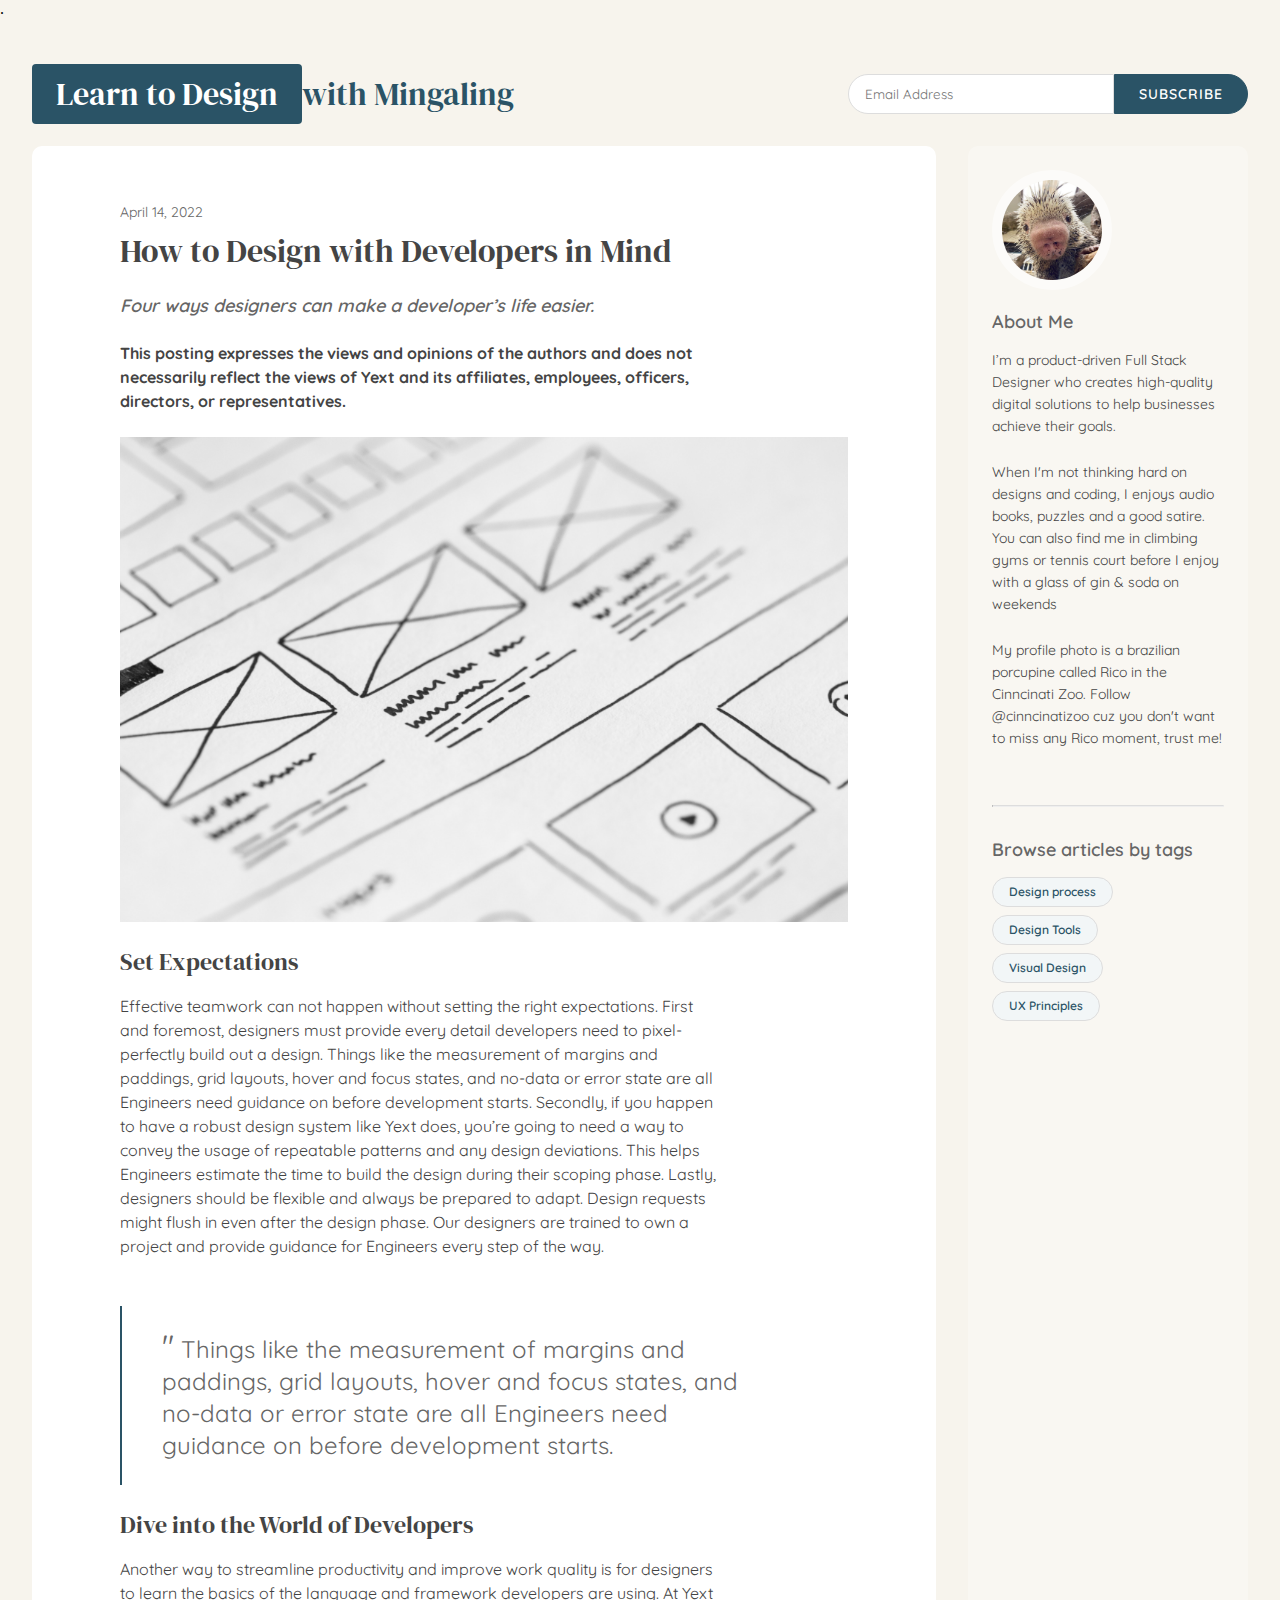
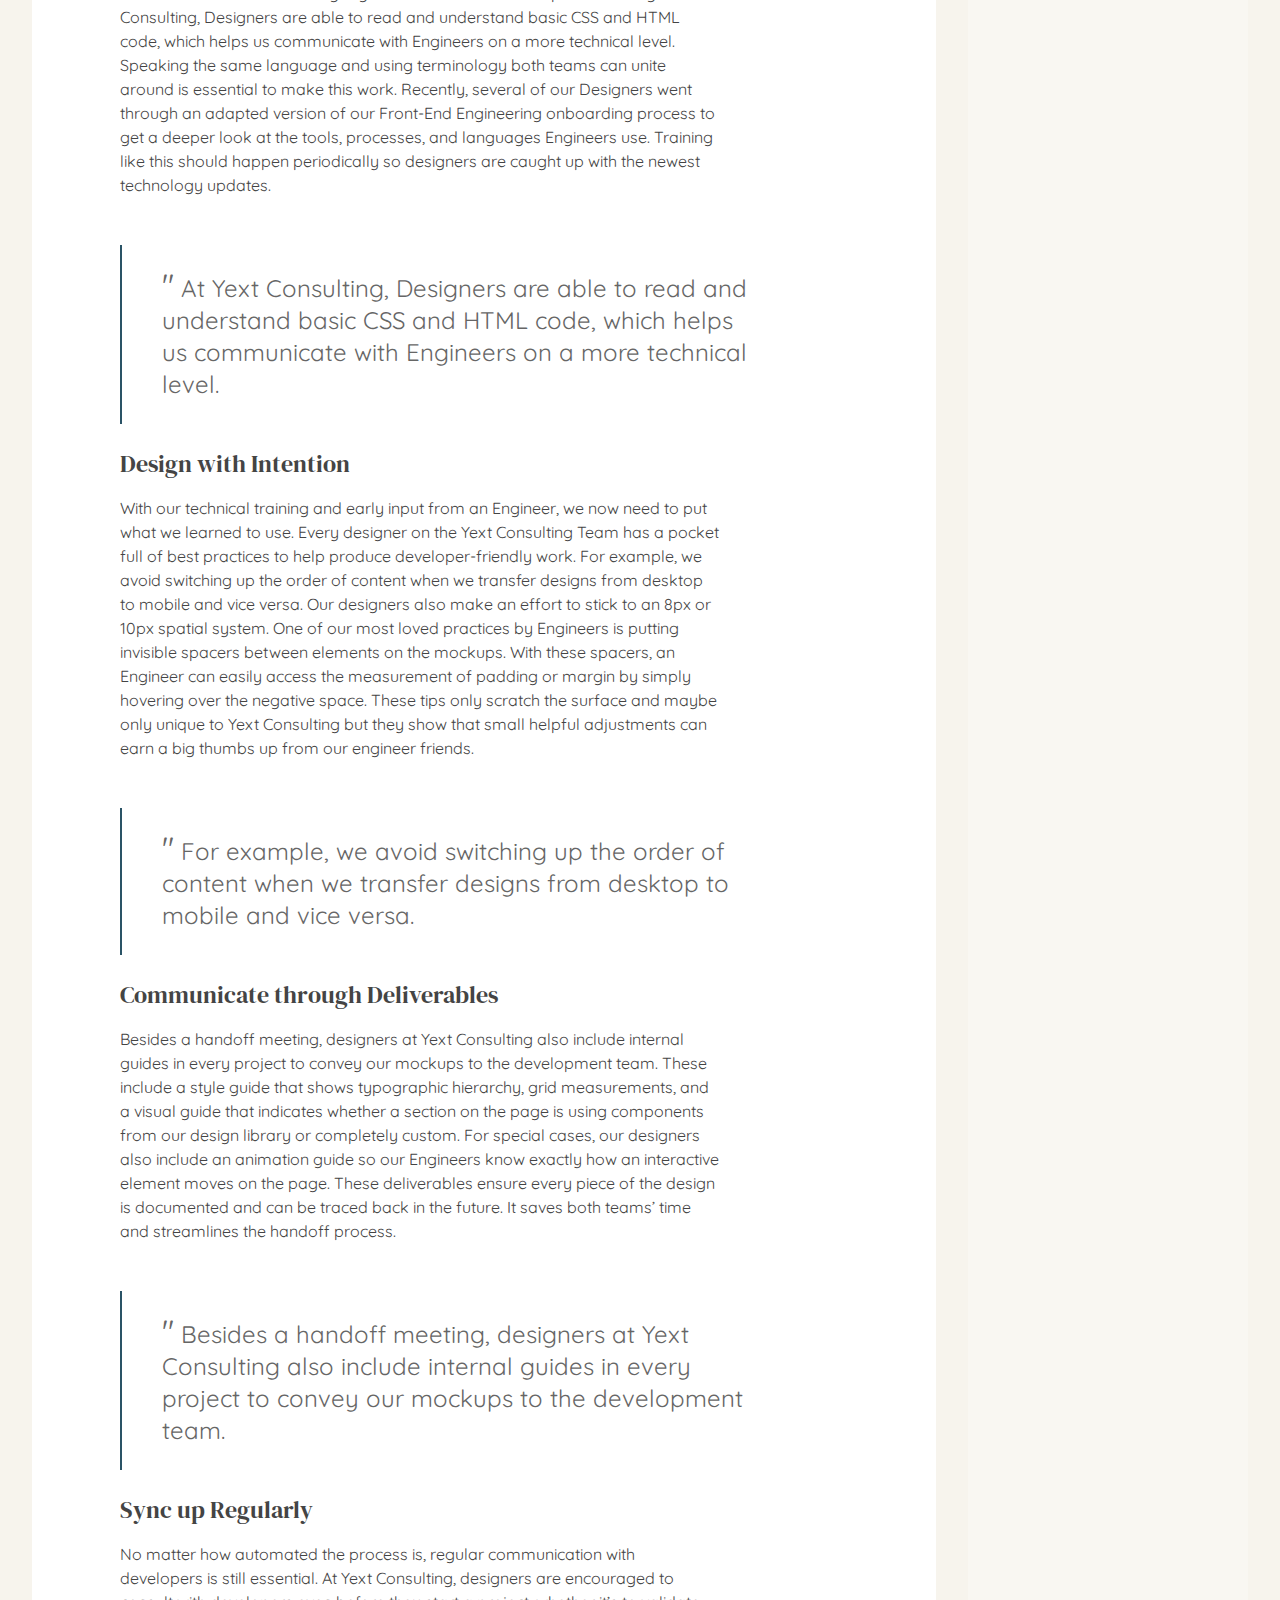
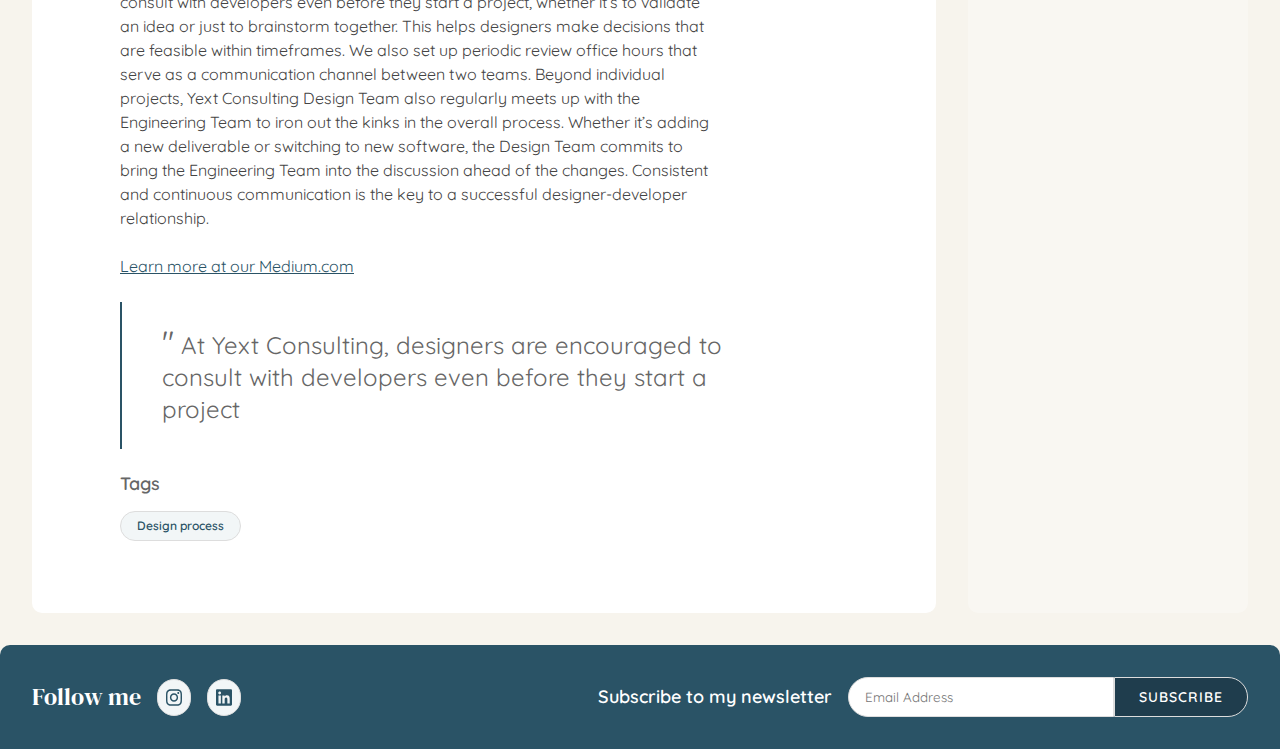
==== commit 3458140c: "Add <meta> tag and alt attribute to images" ====
--- a/blog.html
+++ b/blog.html
@@ -1,7 +1,7 @@
 <!DOCTYPE html>
-<html lang="en"></html>
-<html>
+<html lang="en">
     <head>
+        <meta charset="UTF-8">.
         <title>Ming's UI/UX Blog Site - How to Design with Developers in Mind</title>
         <meta name="viewport" content="width=device-width, initial-scale=1">
         <meta name="description" content="Four ways designers can make a developer’s life easier.">
@@ -35,7 +35,7 @@
                     <em class="flag"> Four ways designers can make a developer’s life easier.</em>
                 </div>
                 <b class="font-base">This posting expresses the views and opinions of the authors and does not necessarily reflect the views of Yext and its affiliates, employees, officers, directors, or representatives.</b>
-                <img src="./img/blog-image-1.jpg" class="blog-hero-image">
+                <img src="./img/blog-image-1.jpg" class="blog-hero-image" alt="image of blog post">
                 <h3 class="sub">Set Expectations</h3>
                 <p class="font-base">Effective teamwork can not happen without setting the right expectations.
                     First and foremost, designers must provide every detail developers need to pixel-perfectly build out a design. Things like the measurement of margins and paddings, grid layouts, hover and focus states, and no-data or error state are all Engineers need guidance on before development starts.
@@ -89,7 +89,7 @@
             </div>
             <div class="side-bar">
                 <div class="author-bio">
-                    <img src="./img/profile-image.jpg" class="profile-image">
+                    <img src="./img/profile-image.jpg" class="profile-image" alt="profile image">
                     <h2 class="flag">About Me</h2>
                     <p class="font-small">I’m a product-driven Full Stack Designer who creates high-quality digital solutions to help businesses achieve their goals.</p> 
                     <p class="font-small">When I'm not thinking hard on designs and coding, I enjoys audio books, puzzles and a good satire. You can also find me in climbing gyms or tennis court before I enjoy with a glass of gin & soda on weekends</p>
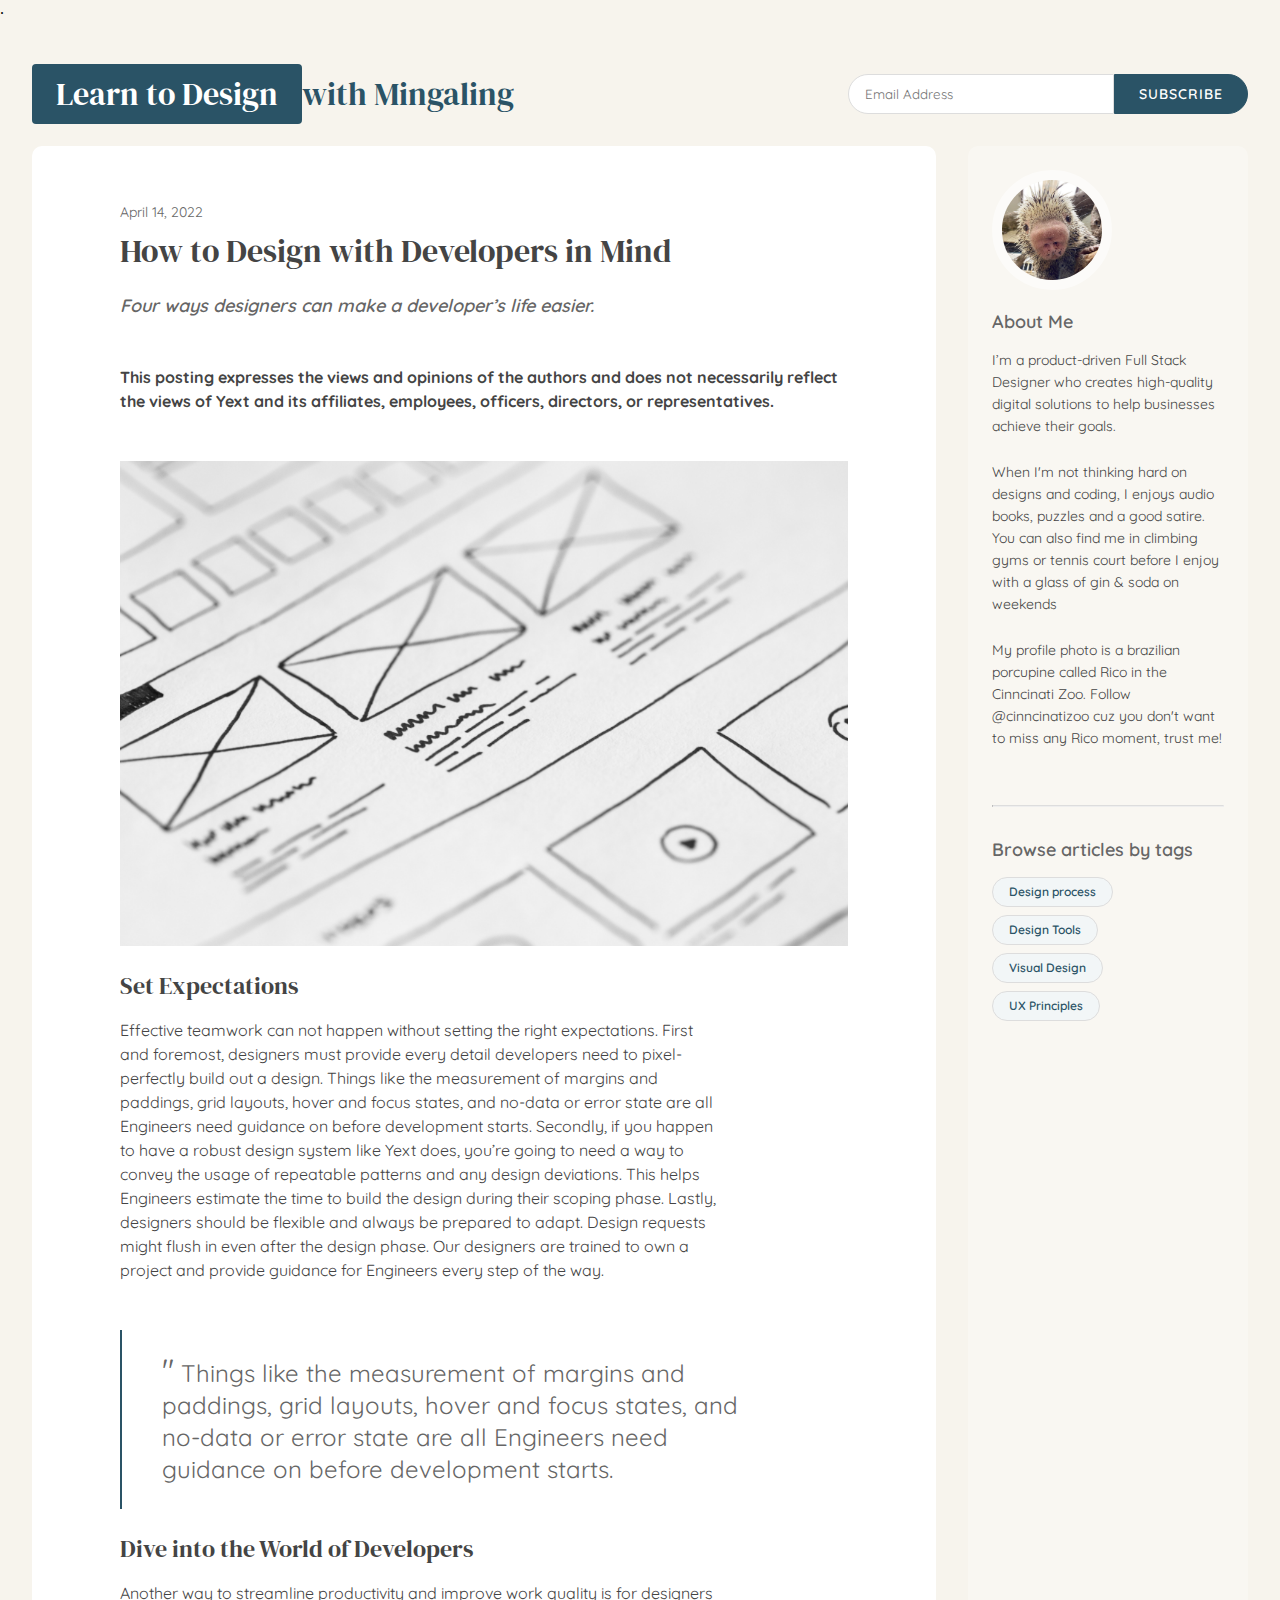
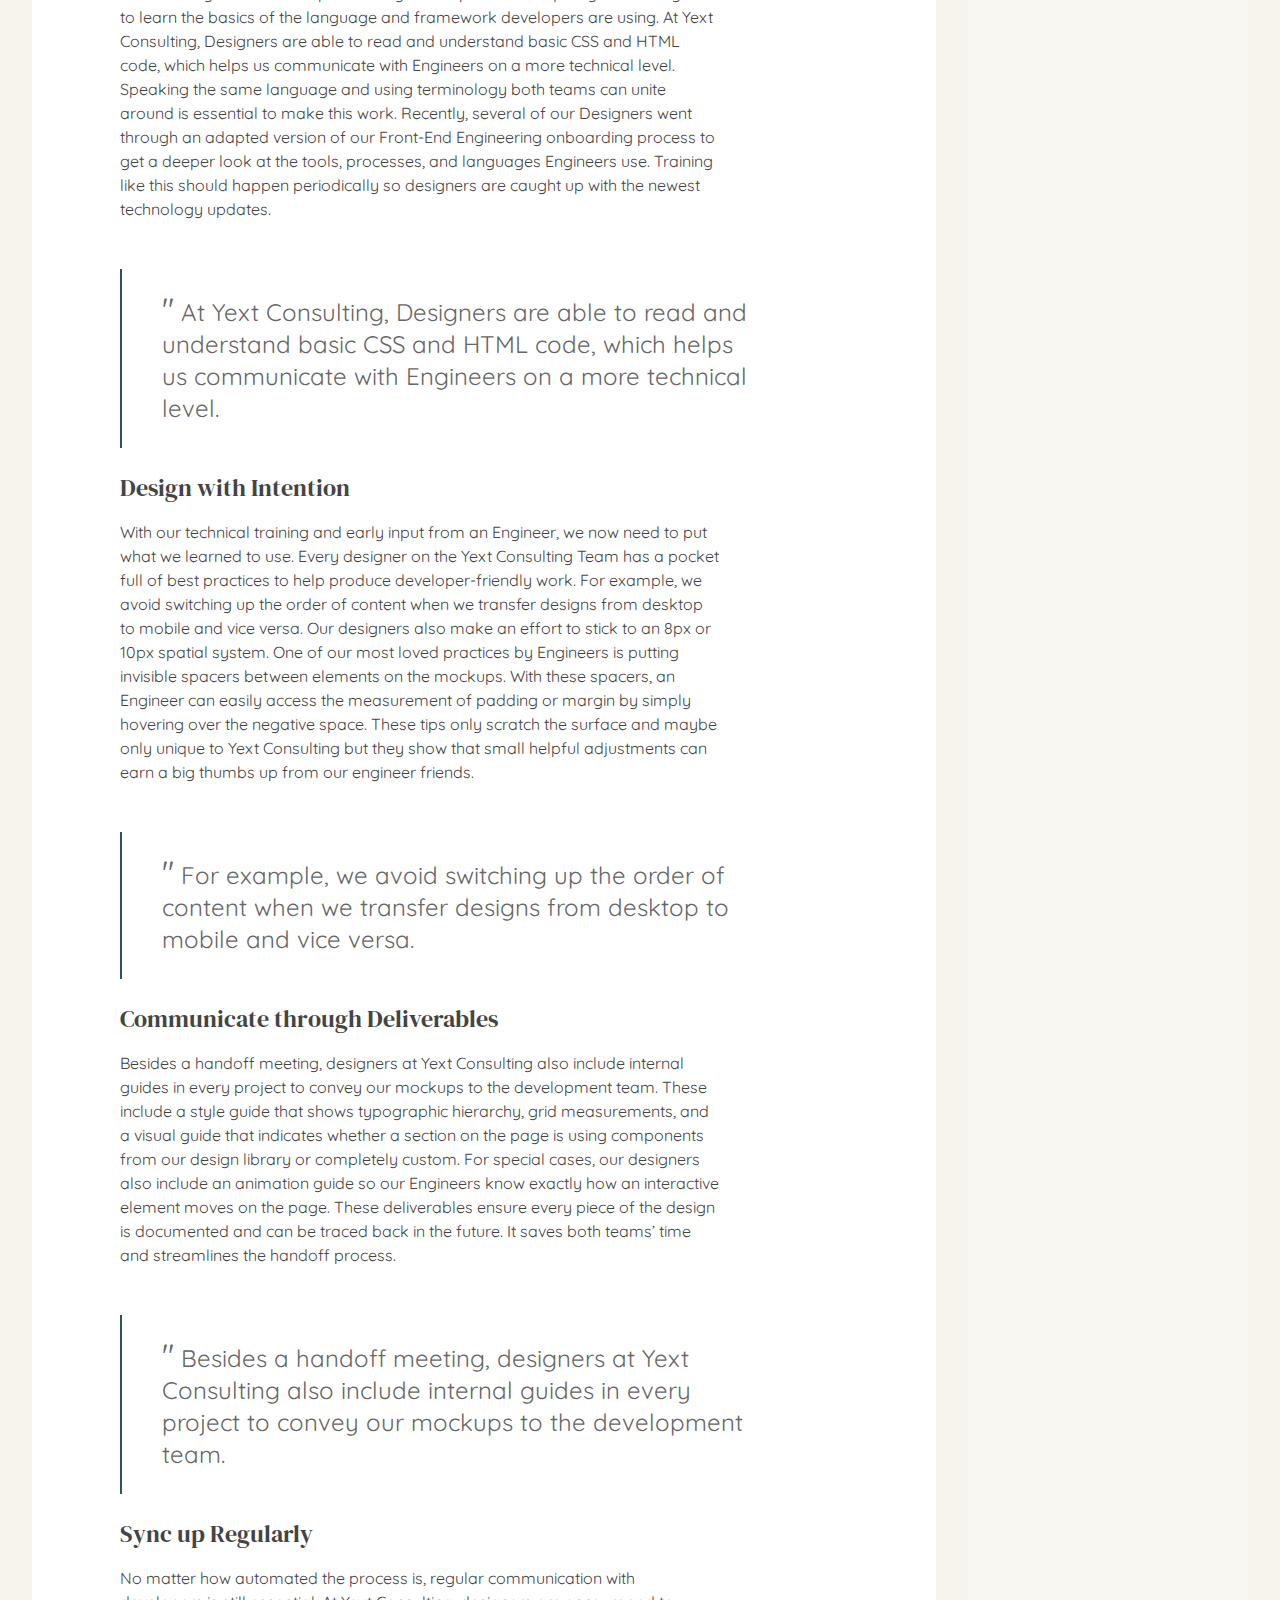
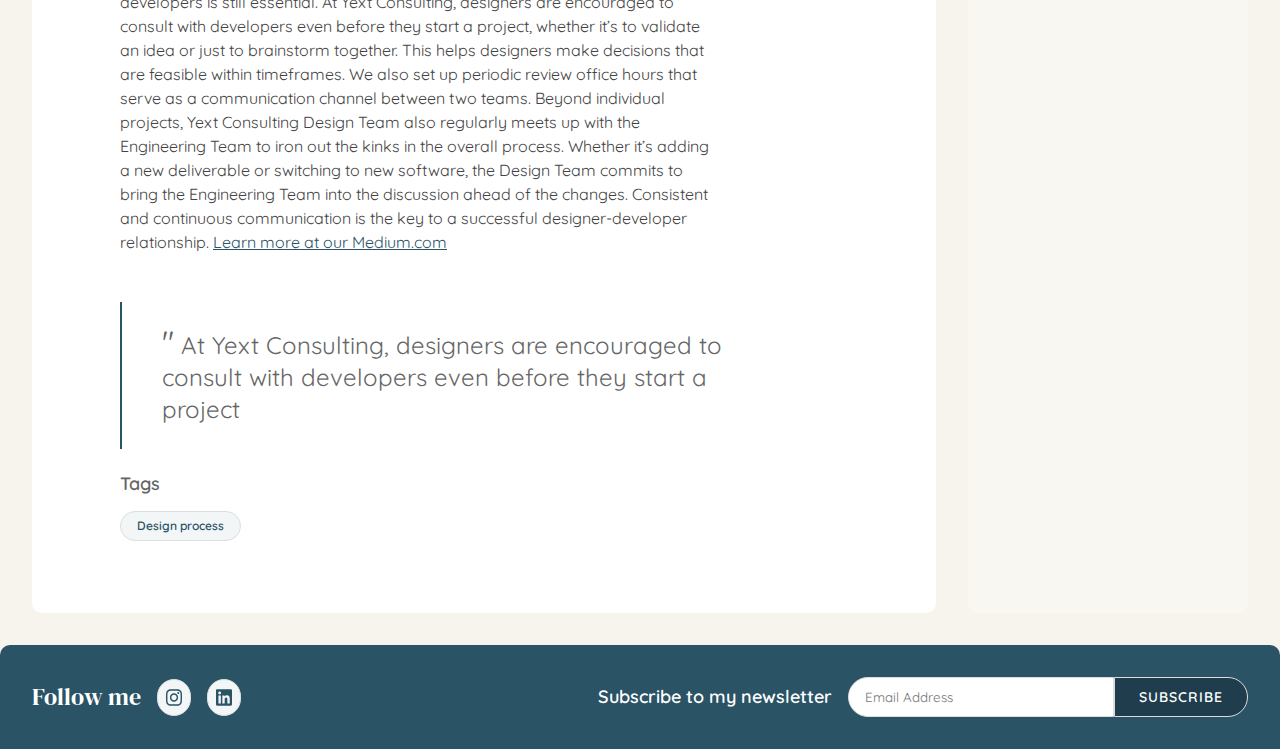
==== commit 224dce58: "Wrap  <em>, <b>, and <u> tags in <p> tags" ====
--- a/blog.html
+++ b/blog.html
@@ -32,9 +32,9 @@
                 <div class="blog-headings">
                     <div class="brow">April 14, 2022</div>
                     <h1 class="head">How to Design with Developers in Mind</h1>
-                    <em class="flag"> Four ways designers can make a developer’s life easier.</em>
+                    <p><em class="flag"> Four ways designers can make a developer’s life easier.</em></p>
                 </div>
-                <b class="font-base">This posting expresses the views and opinions of the authors and does not necessarily reflect the views of Yext and its affiliates, employees, officers, directors, or representatives.</b>
+                <p><b class="font-base">This posting expresses the views and opinions of the authors and does not necessarily reflect the views of Yext and its affiliates, employees, officers, directors, or representatives.</b></p>
                 <img src="./img/blog-image-1.jpg" class="blog-hero-image" alt="image of blog post">
                 <h3 class="sub">Set Expectations</h3>
                 <p class="font-base">Effective teamwork can not happen without setting the right expectations.
@@ -74,8 +74,8 @@
                 <h3 class="sub">Sync up Regularly</h3>
                 <p class="font-base">No matter how automated the process is, regular communication with developers is still essential. At Yext Consulting, designers are encouraged to consult with developers even before they start a project, whether it’s to validate an idea or just to brainstorm together. This helps designers make decisions that are feasible within timeframes. We also set up periodic review office hours that serve as a communication channel between two teams.
                     Beyond individual projects, Yext Consulting Design Team also regularly meets up with the Engineering Team to iron out the kinks in the overall process. Whether it’s adding a new deliverable or switching to new software, the Design Team commits to bring the Engineering Team into the discussion ahead of the changes. Consistent and continuous communication is the key to a successful designer-developer relationship.
+                    <a class = "font-base" href=""><u>Learn more at our Medium.com</u></a>
                 </p>
-                <a class = "font-base" href=""><u>Learn more at our Medium.com</u></a>
                 <blockquote class="blog-quote">
                     <span class="blog-quotation-mark">"</span>
                     At Yext Consulting, designers are encouraged to consult with developers even before they start a project
